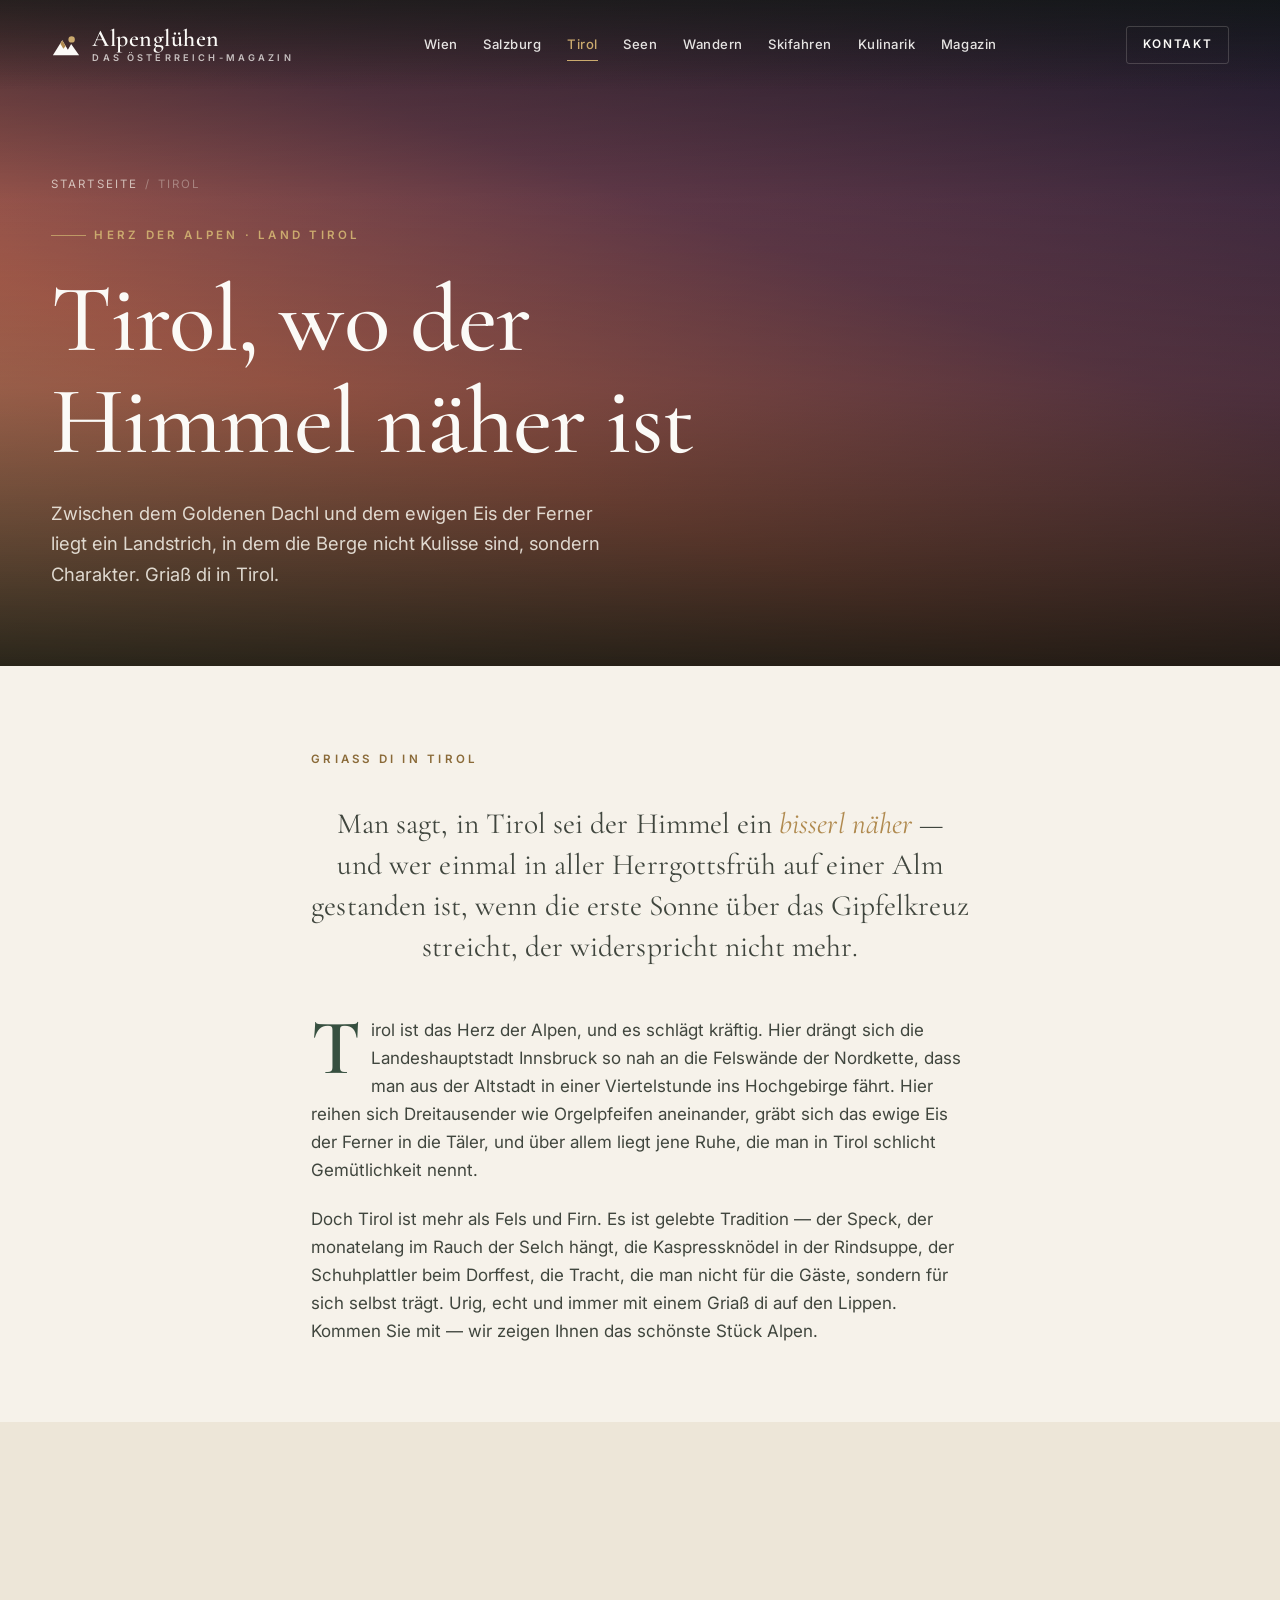
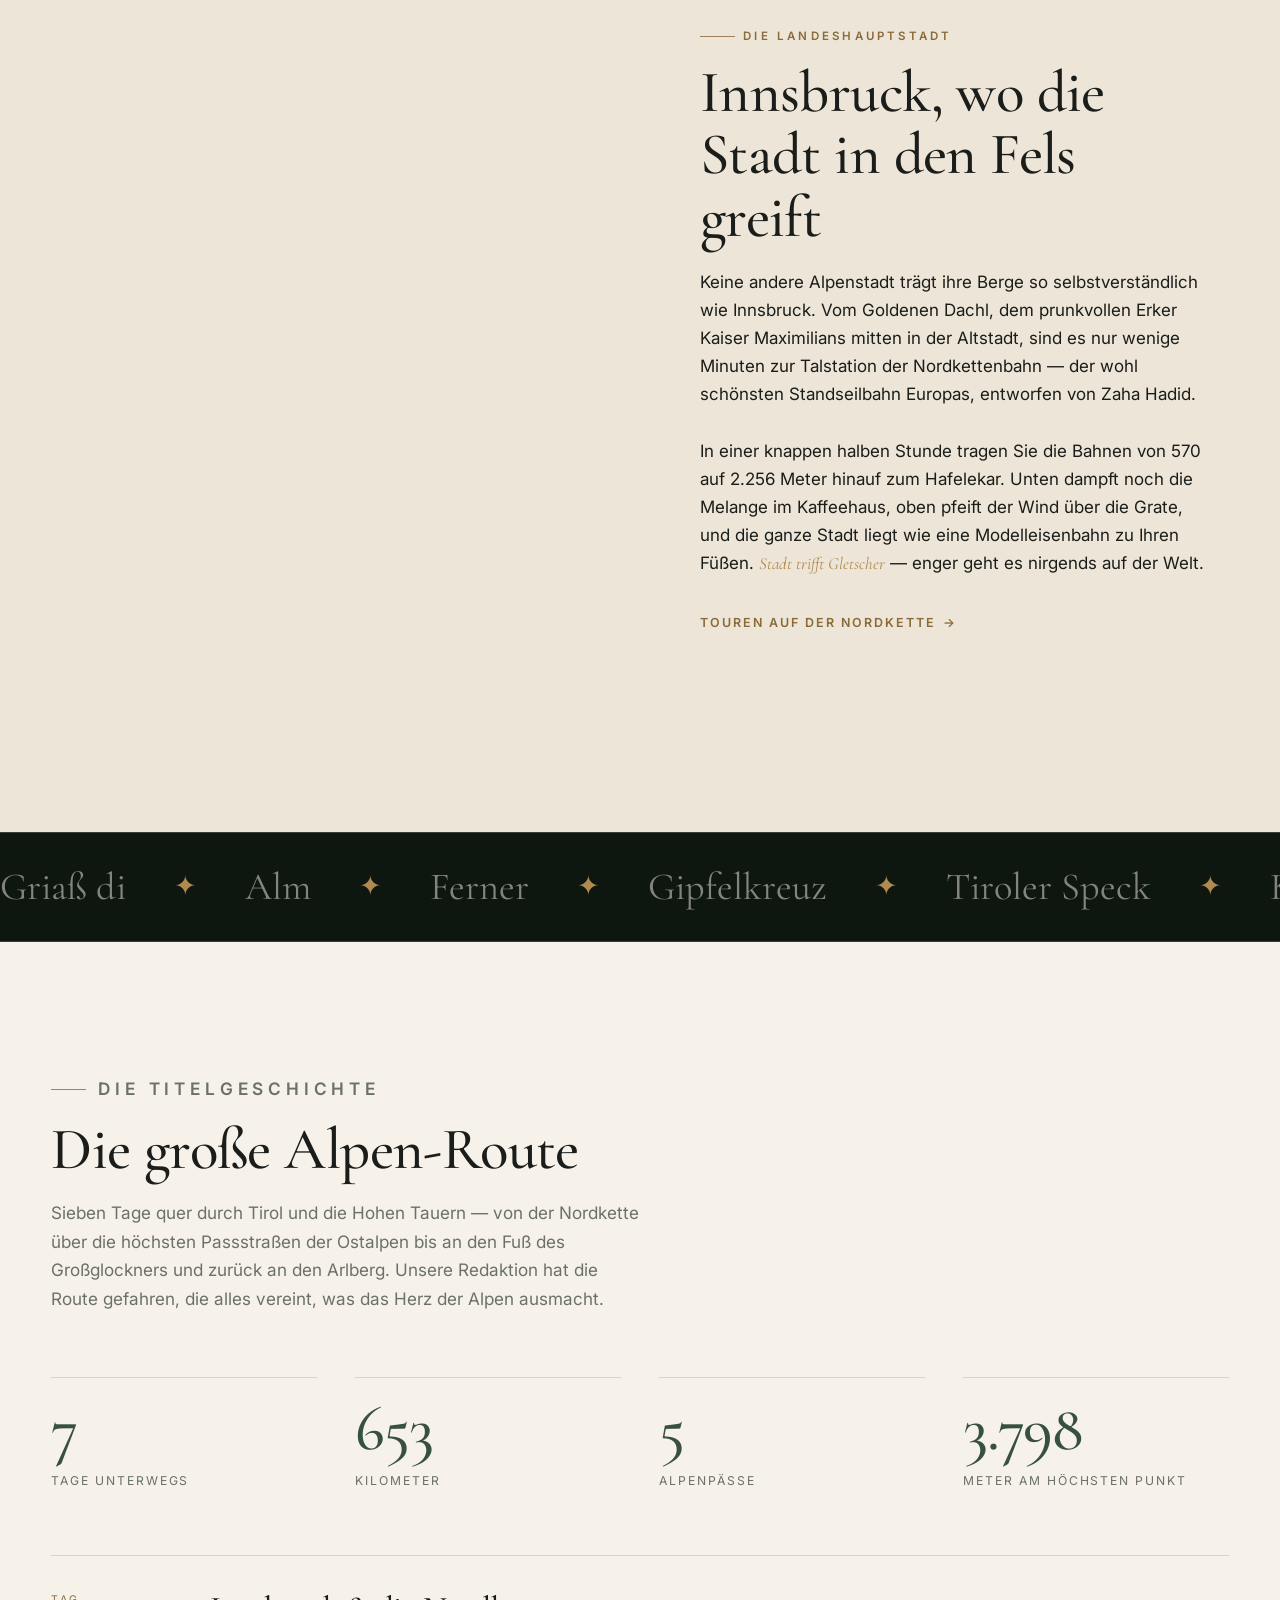
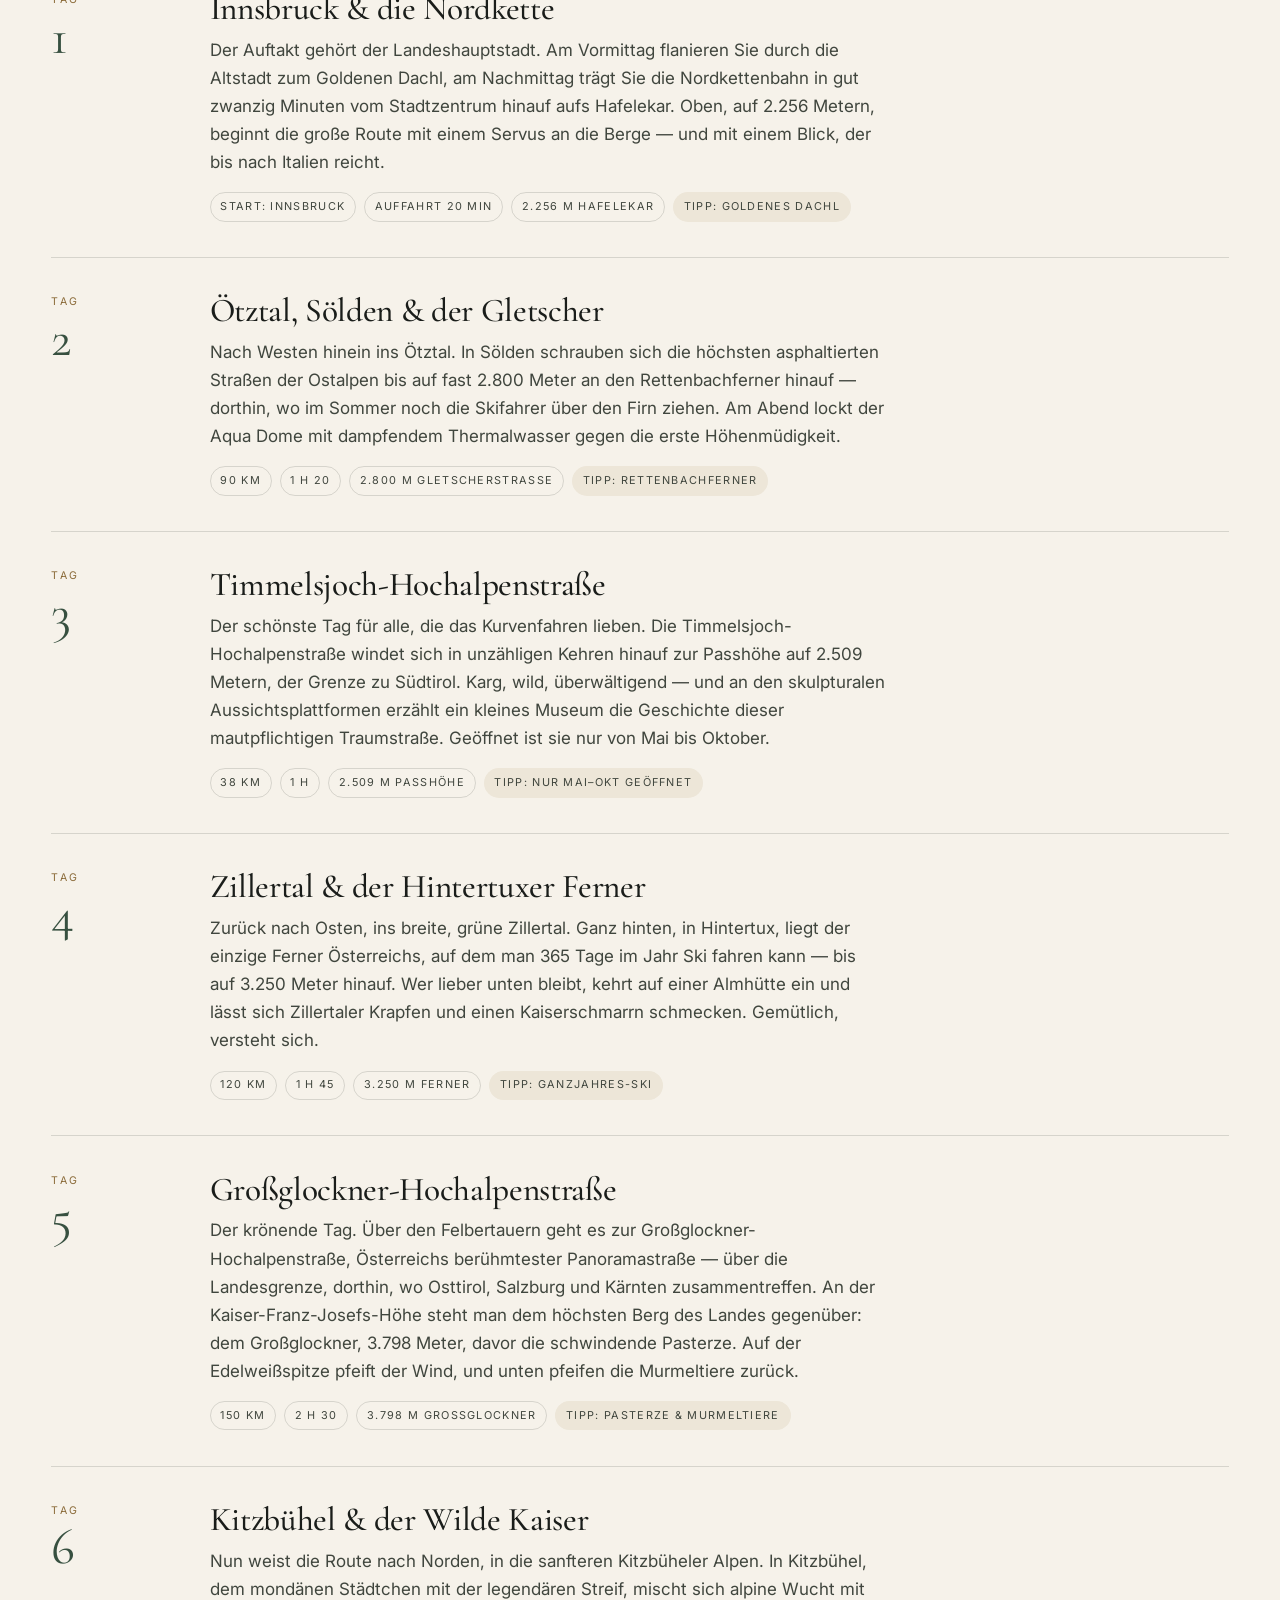
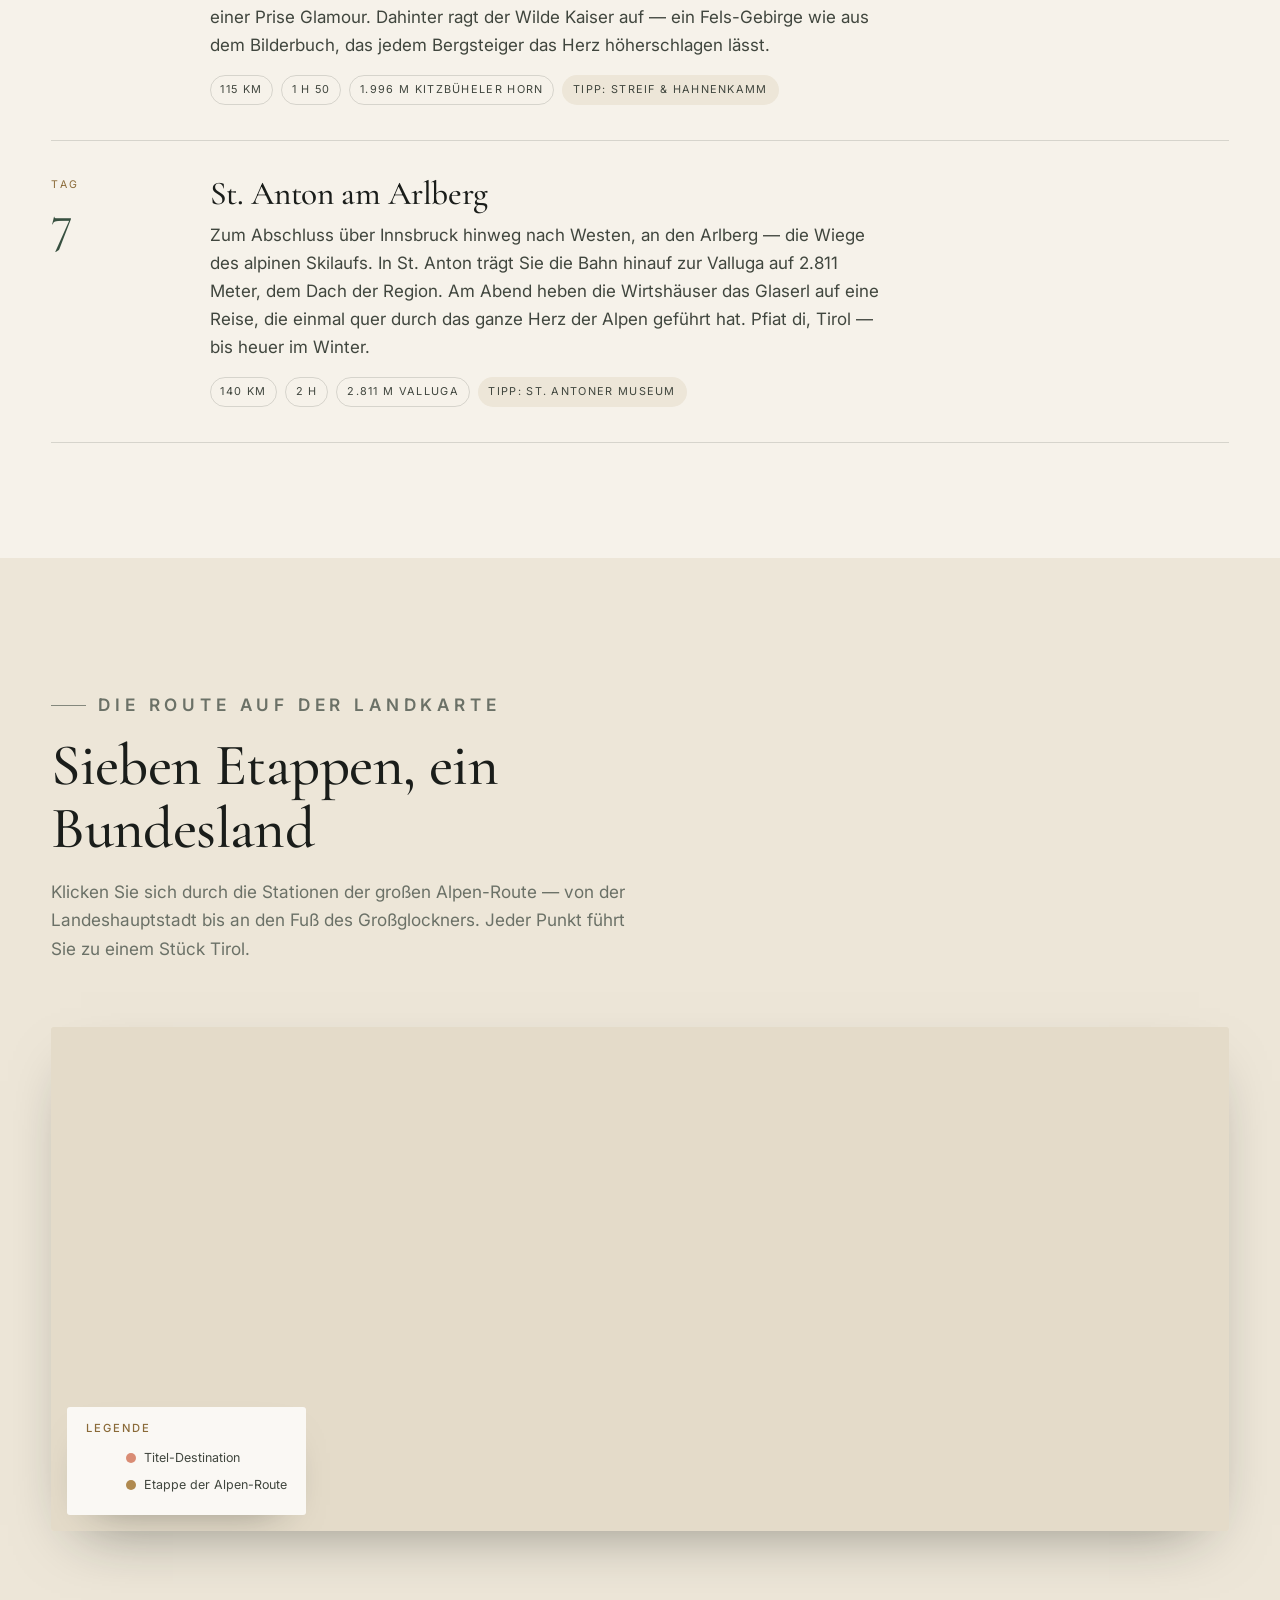
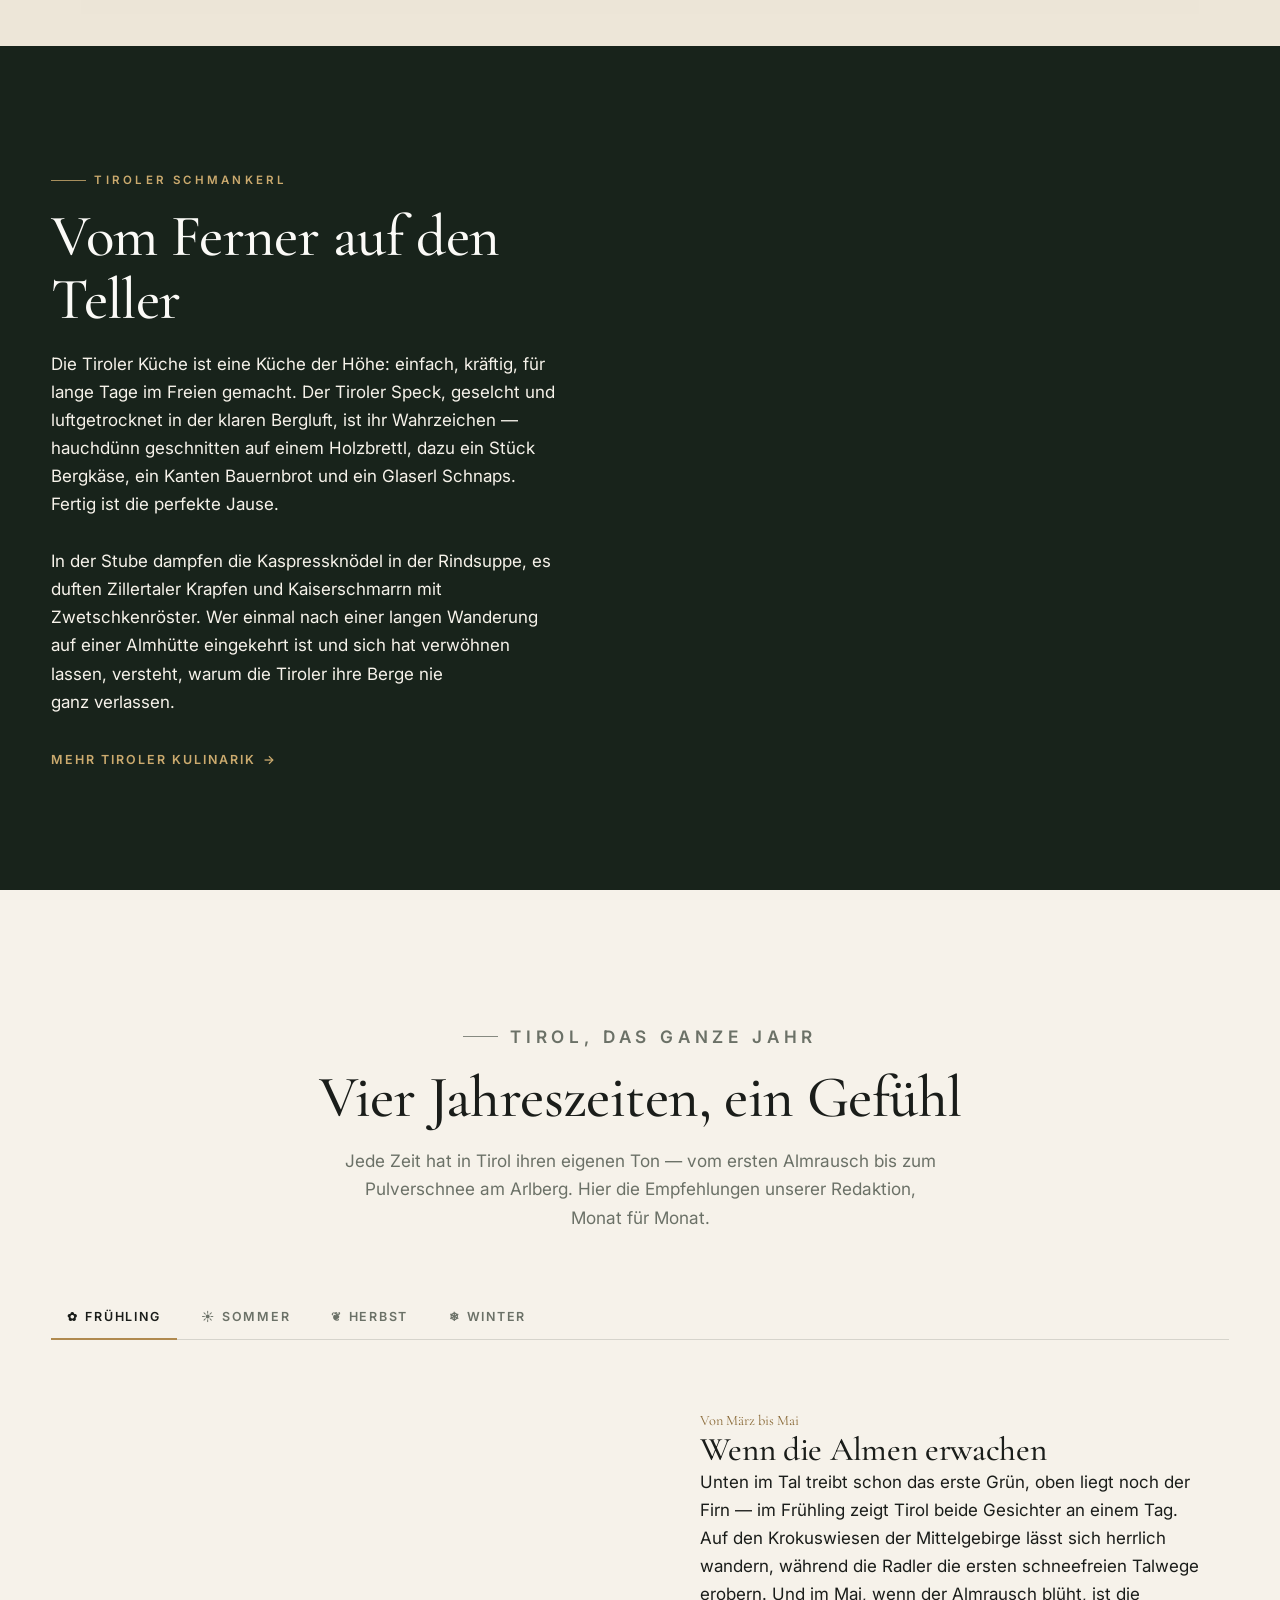
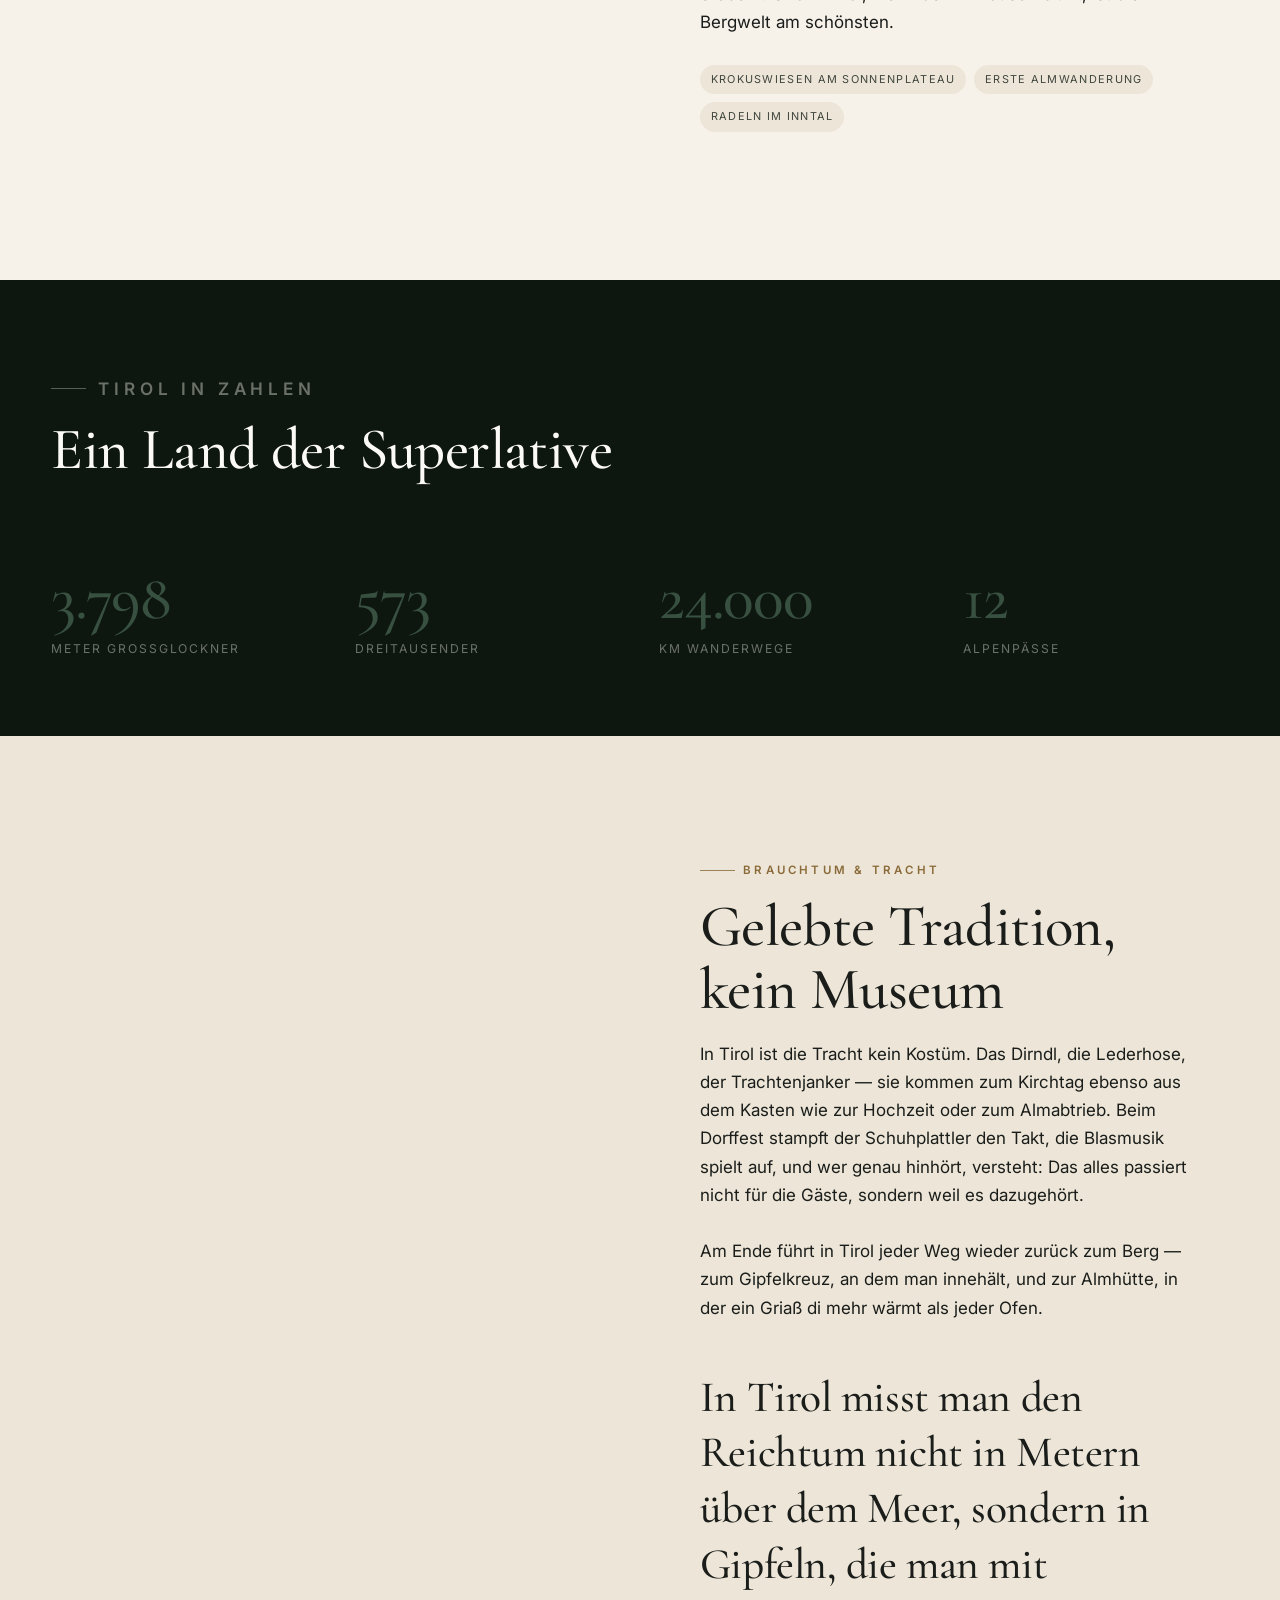
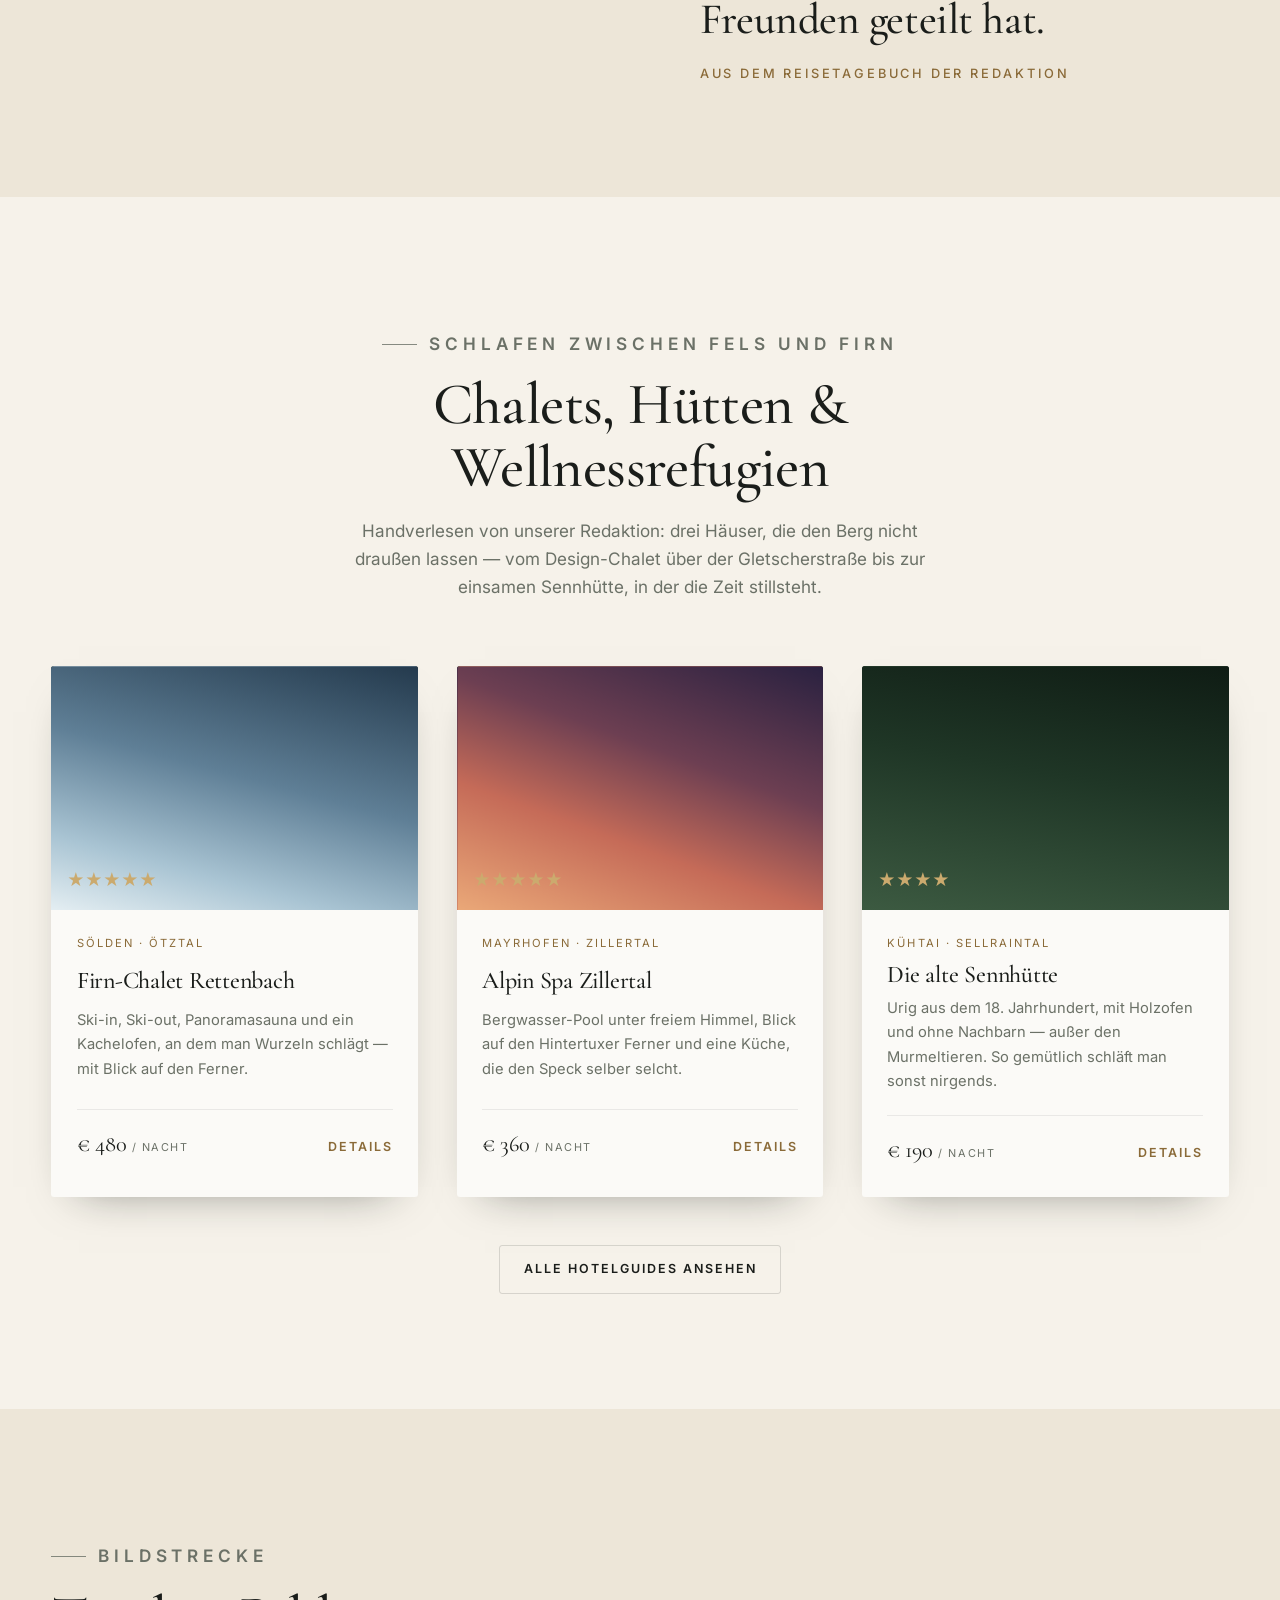
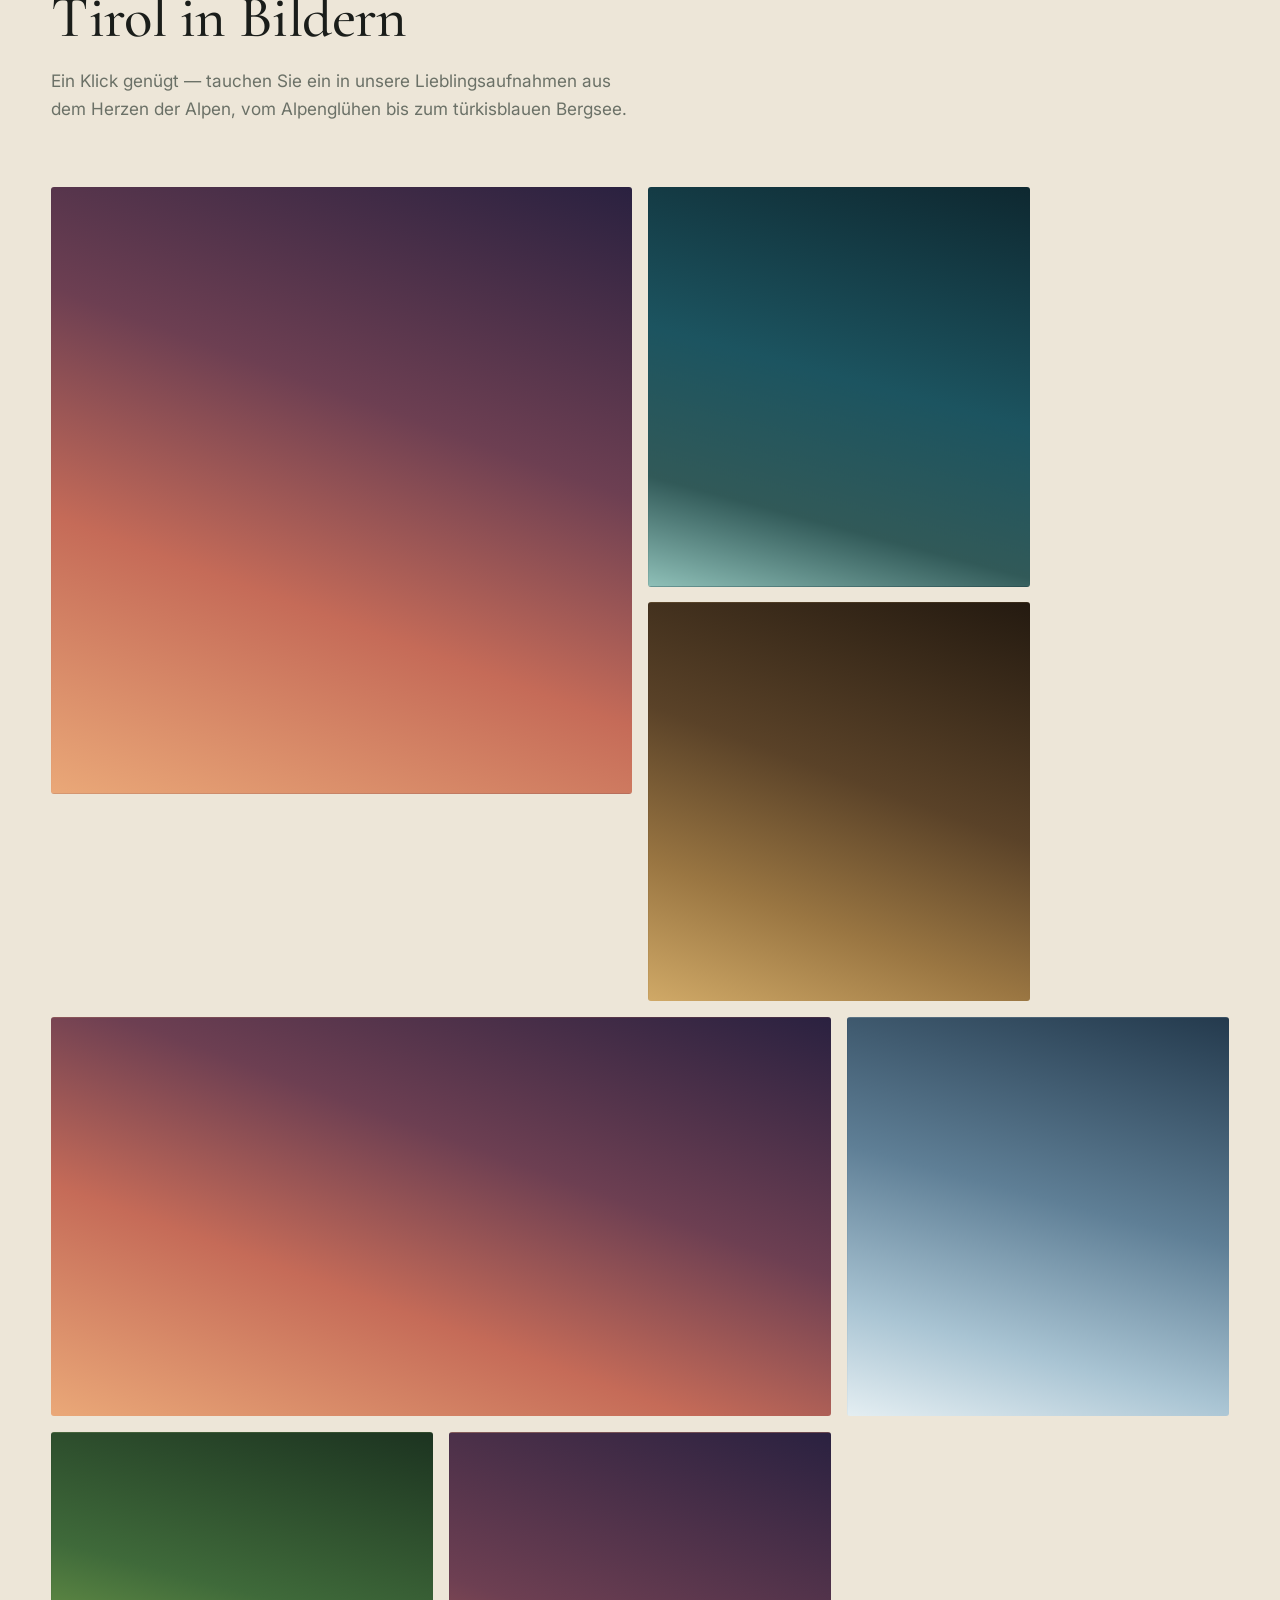
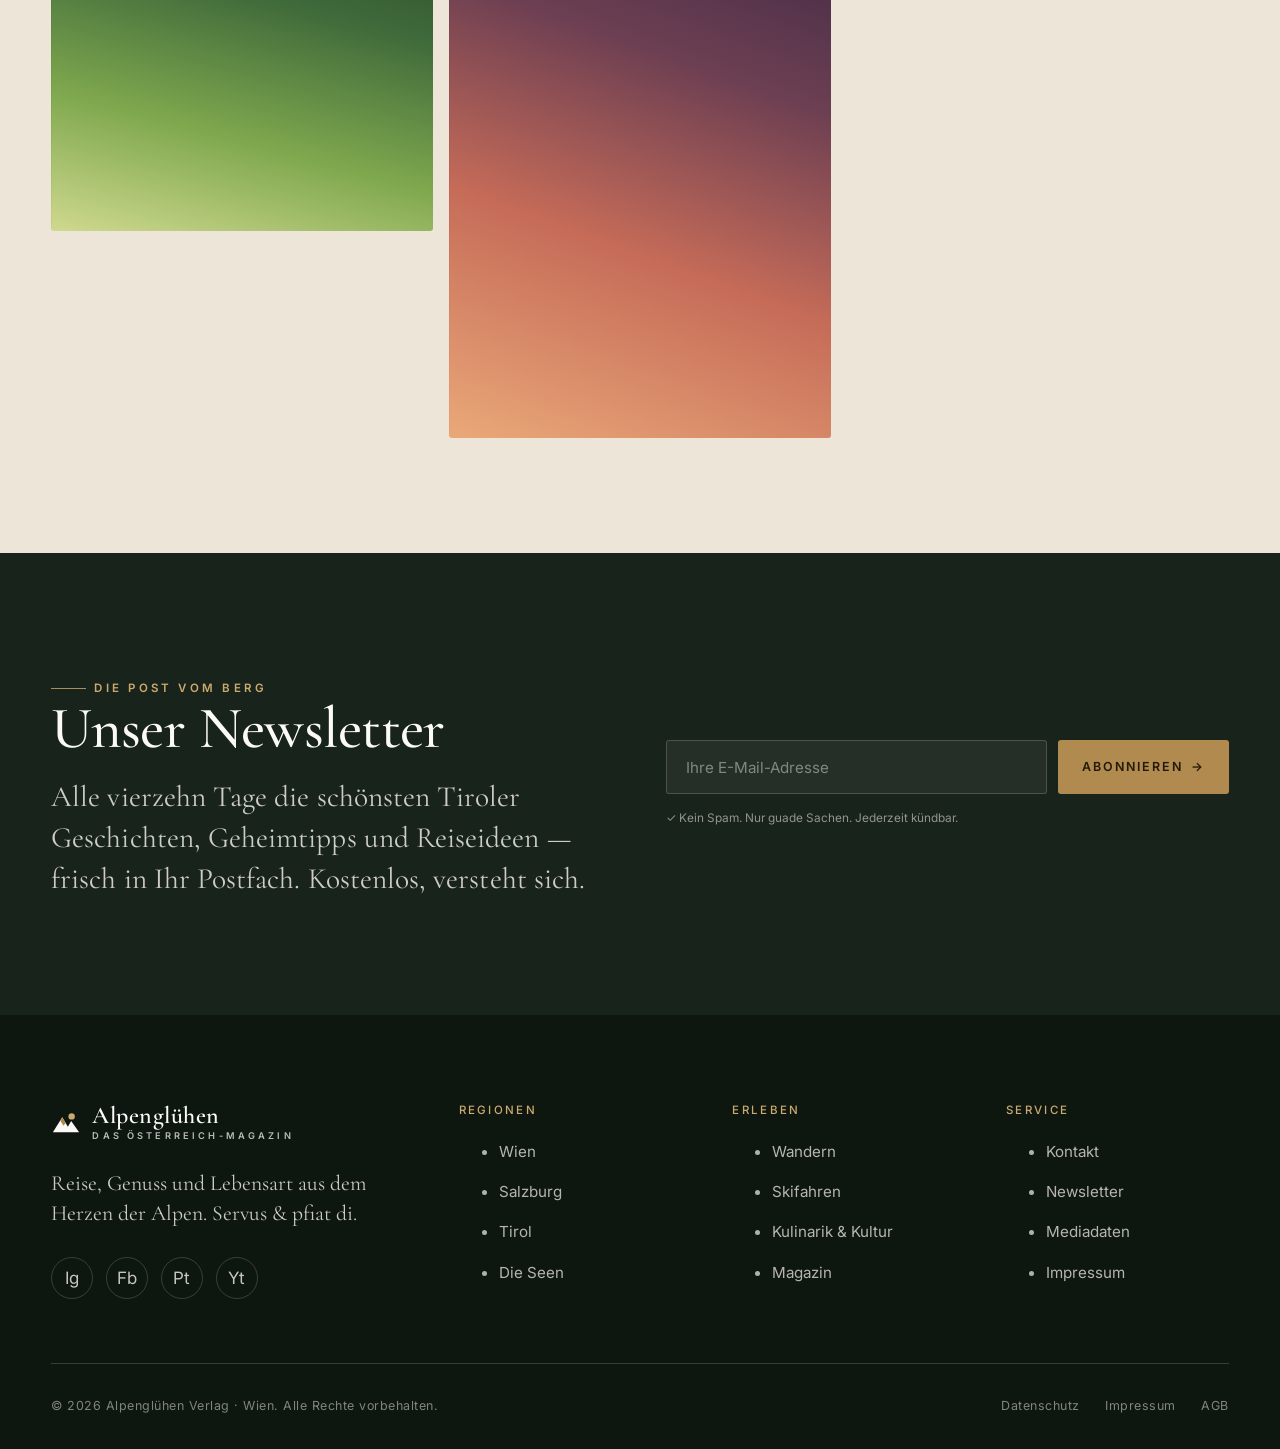
==== tirol.html @ ed2ab5ab "Static site + repo-as-CMS scaffold: styleguide guard, CI preview/prod deploy, client skills - script" ====
<!doctype html>
<html lang="de-AT">
<head>
<meta charset="utf-8">
<meta name="viewport" content="width=device-width, initial-scale=1">
<title>Tirol — Herz der Alpen · Innsbruck, Gletscher & die große Alpen-Route | ALPENGLÜHEN</title>
<meta name="description" content="Tirol, das Herz der Alpen: Innsbruck und die Nordkette, die große Alpen-Route in sieben Tagen über Timmelsjoch und Großglockner, ewige Ferner, urige Almhütten, Tiroler Speck und gelebte Tradition. Der große Tirol-Reiseführer von ALPENGLÜHEN.">
<meta name="theme-color" content="#18231B">
<link rel="canonical" href="https://www.alpengluehen.at/tirol.html">
<link rel="icon" href="assets/img/favicon.svg" type="image/svg+xml">

<!-- Open Graph / Social -->
<meta property="og:type" content="article">
<meta property="og:site_name" content="ALPENGLÜHEN">
<meta property="og:locale" content="de_AT">
<meta property="og:title" content="Tirol — Herz der Alpen | ALPENGLÜHEN">
<meta property="og:description" content="Innsbruck & Nordkette, die große Alpen-Route in sieben Tagen, Gletscher und Almhütten. Griaß di in Tirol.">
<meta property="og:url" content="https://www.alpengluehen.at/tirol.html">
<meta property="og:image" content="https://images.unsplash.com/photo-1506905925346-21bda4d32df4?auto=format&fit=crop&w=1200&q=80">
<meta name="twitter:card" content="summary_large_image">
<meta name="twitter:title" content="Tirol — Herz der Alpen | ALPENGLÜHEN">
<meta name="twitter:description" content="Wo die Stadt in den Fels greift und der Himmel ein bisserl näher ist. Der große Tirol-Reiseführer.">

<link rel="preconnect" href="https://fonts.googleapis.com">
<link rel="preconnect" href="https://fonts.gstatic.com" crossorigin>
<link href="https://fonts.googleapis.com/css2?family=Cormorant+Garamond:ital,wght@0,400;0,500;0,600;0,700;1,400;1,500&family=Inter:wght@400;500;600;700&display=swap" rel="stylesheet">
<link rel="stylesheet" href="https://unpkg.com/leaflet@1.9.4/dist/leaflet.css">
<link rel="stylesheet" href="assets/css/main.css">

<script type="application/ld+json">
{
  "@context": "https://schema.org",
  "@graph": [
    {
      "@type": "TouristDestination",
      "@id": "https://www.alpengluehen.at/tirol.html#destination",
      "name": "Tirol",
      "description": "Tirol, das Herz der Alpen: Innsbruck und die Nordkette, die große Alpen-Route in sieben Tagen über Timmelsjoch und Großglockner, ewige Ferner, urige Almhütten und gelebte Tiroler Tradition.",
      "url": "https://www.alpengluehen.at/tirol.html",
      "image": "https://images.unsplash.com/photo-1506905925346-21bda4d32df4?auto=format&fit=crop&w=1200&q=80",
      "inLanguage": "de-AT",
      "touristType": ["Bergsteiger", "Skifahrer", "Genussreisende", "Kulturreisende"],
      "geo": { "@type": "GeoCoordinates", "latitude": 47.2537, "longitude": 11.3982 },
      "containedInPlace": { "@type": "Country", "name": "Österreich" },
      "includesAttraction": [
        { "@type": "TouristAttraction", "name": "Innsbruck & Nordkette" },
        { "@type": "TouristAttraction", "name": "Ötztal & Sölden" },
        { "@type": "TouristAttraction", "name": "Timmelsjoch-Hochalpenstraße" },
        { "@type": "TouristAttraction", "name": "Zillertal & Hintertuxer Ferner" },
        { "@type": "TouristAttraction", "name": "Großglockner-Hochalpenstraße" },
        { "@type": "TouristAttraction", "name": "Kitzbühel & Wilder Kaiser" },
        { "@type": "TouristAttraction", "name": "St. Anton am Arlberg" }
      ]
    },
    {
      "@type": "BreadcrumbList",
      "itemListElement": [
        { "@type": "ListItem", "position": 1, "name": "Startseite", "item": "https://www.alpengluehen.at/" },
        { "@type": "ListItem", "position": 2, "name": "Tirol", "item": "https://www.alpengluehen.at/tirol.html" }
      ]
    }
  ]
}
</script>
</head>
<body>
<a class="skip-link" href="#main">Zum Inhalt springen</a>

<!-- ============ HEADER ============ -->
<header class="site-header" id="siteHeader">
  <div class="container container--wide header-inner">
    <a class="brand" href="index.html" aria-label="ALPENGLÜHEN — Startseite">
      <svg class="brand-mark" viewBox="0 0 32 32" aria-hidden="true">
        <circle cx="22" cy="10" r="3.4" fill="#CBAA6E"/>
        <path d="M2 27 L12 11 L18 21 L21.5 15 L30 27 Z" fill="currentColor"/>
        <path d="M12 11 L15.6 17 L13.2 20 L10 14.6 Z" fill="#B08A4F"/>
      </svg>
      <span class="brand-text">
        <span class="brand-name">Alpenglühen</span>
        <span class="brand-sub">Das Österreich-Magazin</span>
      </span>
    </a>
    <nav class="nav" aria-label="Hauptnavigation">
      <a class="nav-link" href="wien.html">Wien</a>
      <a class="nav-link" href="salzburg.html">Salzburg</a>
      <a class="nav-link" href="tirol.html">Tirol</a>
      <a class="nav-link" href="seen.html">Seen</a>
      <a class="nav-link" href="wandern.html">Wandern</a>
      <a class="nav-link" href="skifahren.html">Skifahren</a>
      <a class="nav-link" href="kulinarik.html">Kulinarik</a>
      <a class="nav-link" href="magazin.html">Magazin</a>
    </nav>
    <div class="header-actions">
      <a class="header-cta" href="kontakt.html">Kontakt</a>
      <button class="menu-toggle" aria-label="Menü öffnen" aria-expanded="false" aria-controls="mobileMenu">
        <span></span><span></span><span></span>
      </button>
    </div>
  </div>
</header>

<!-- ============ MOBILE MENU ============ -->
<div class="mobile-menu" id="mobileMenu">
  <div class="mobile-menu-brand">Alpenglühen</div>
  <nav class="mobile-menu-nav" aria-label="Mobile Navigation">
    <a href="index.html"><span class="idx">01</span> Startseite</a>
    <a href="wien.html"><span class="idx">02</span> Wien</a>
    <a href="salzburg.html"><span class="idx">03</span> Salzburg</a>
    <a href="tirol.html"><span class="idx">04</span> Tirol</a>
    <a href="seen.html"><span class="idx">05</span> Seen</a>
    <a href="wandern.html"><span class="idx">06</span> Wandern</a>
    <a href="skifahren.html"><span class="idx">07</span> Skifahren</a>
    <a href="kulinarik.html"><span class="idx">08</span> Kulinarik</a>
    <a href="magazin.html"><span class="idx">09</span> Magazin</a>
    <a href="kontakt.html"><span class="idx">10</span> Kontakt</a>
  </nav>
  <div class="mobile-menu-foot">
    <span>Servus &amp; herzlich willkommen</span>
    <span>Wien · Salzburg · Tirol</span>
  </div>
</div>

<main id="main">

<!-- ============ PAGE HERO ============ -->
<section class="page-hero" aria-label="Seitentitel">
  <div class="hero-media ph" data-theme="alpenglow">
    <img class="ph-img" src="https://images.unsplash.com/photo-1506905925346-21bda4d32df4?auto=format&fit=crop&w=1920&q=80" alt="Alpenglühen über den schneebedeckten Tiroler Gipfeln in der Abenddämmerung" fetchpriority="high">
  </div>
  <div class="hero-overlay"></div>
  <div class="container container--wide page-hero-content">
    <nav class="breadcrumb" aria-label="Brotkrümel">
      <a href="index.html">Startseite</a><span>/</span><span>Tirol</span>
    </nav>
    <p class="eyebrow hero-kicker">Herz der Alpen · Land Tirol</p>
    <h1>Tirol, wo der Himmel näher ist</h1>
    <p class="hero-sub">Zwischen dem Goldenen Dachl und dem ewigen Eis der Ferner liegt ein Landstrich, in dem die Berge nicht Kulisse sind, sondern Charakter. Griaß di in Tirol.</p>
  </div>
</section>

<!-- ============ EDITORIAL INTRO ============ -->
<section class="section section--tight">
  <div class="container container--narrow">
    <p class="eyebrow eyebrow--center eyebrow--plain reveal" style="justify-content:center;">Griaß di in Tirol</p>
    <p class="lead reveal d1 mt-2 text-center">Man sagt, in Tirol sei der Himmel ein <span class="serif-accent text-brass">bisserl näher</span> — und wer einmal in aller Herrgottsfrüh auf einer Alm gestanden ist, wenn die erste Sonne über das Gipfelkreuz streicht, der widerspricht nicht mehr.</p>
    <div class="prose mt-3 reveal d2">
      <p class="dropcap">Tirol ist das Herz der Alpen, und es schlägt kräftig. Hier drängt sich die Landeshauptstadt Innsbruck so nah an die Felswände der Nordkette, dass man aus der Altstadt in einer Viertelstunde ins Hochgebirge fährt. Hier reihen sich Dreitausender wie Orgelpfeifen aneinander, gräbt sich das ewige Eis der Ferner in die Täler, und über allem liegt jene Ruhe, die man in Tirol schlicht Gemütlichkeit nennt.</p>
      <p>Doch Tirol ist mehr als Fels und Firn. Es ist gelebte Tradition — der Speck, der monatelang im Rauch der Selch hängt, die Kaspressknödel in der Rindsuppe, der Schuhplattler beim Dorffest, die Tracht, die man nicht für die Gäste, sondern für sich selbst trägt. Urig, echt und immer mit einem Griaß di auf den Lippen. Kommen Sie mit — wir zeigen Ihnen das schönste Stück Alpen.</p>
    </div>
  </div>
</section>

<!-- ============ FEATURE: INNSBRUCK ============ -->
<section class="section section--paper-2">
  <div class="container container--wide">
    <div class="feature feature--split">
      <div class="feature-media ratio-portrait ph reveal-img" data-theme="city">
        <img class="ph-img" src="https://images.unsplash.com/photo-1560969184-10fe8719e047?auto=format&fit=crop&w=1100&q=80" alt="Die bunten Häuserzeilen der Innsbrucker Altstadt vor der Felswand der Nordkette">
        <span class="feature-tag badge badge--outline">Nordkette · 2.256 m</span>
      </div>
      <div class="feature-body">
        <p class="eyebrow">Die Landeshauptstadt</p>
        <h2>Innsbruck, wo die Stadt in den Fels greift</h2>
        <p class="prose">Keine andere Alpenstadt trägt ihre Berge so selbstverständlich wie Innsbruck. Vom Goldenen Dachl, dem prunkvollen Erker Kaiser Maximilians mitten in der Altstadt, sind es nur wenige Minuten zur Talstation der Nordkettenbahn — der wohl schönsten Standseilbahn Europas, entworfen von Zaha Hadid.</p>
        <p class="prose">In einer knappen halben Stunde tragen Sie die Bahnen von 570 auf 2.256 Meter hinauf zum Hafelekar. Unten dampft noch die Melange im Kaffeehaus, oben pfeift der Wind über die Grate, und die ganze Stadt liegt wie eine Modelleisenbahn zu Ihren Füßen. <span class="serif-accent text-brass">Stadt trifft Gletscher</span> — enger geht es nirgends auf der Welt.</p>
        <a class="link-more" href="wandern.html">Touren auf der Nordkette <span class="arw">→</span></a>
      </div>
    </div>
  </div>
</section>

<!-- ============ MARQUEE ============ -->
<section class="section--ink" aria-hidden="true">
  <div class="marquee">
    <div class="marquee-track">
      <span>Griaß di</span><span>Alm</span><span>Ferner</span><span>Gipfelkreuz</span><span>Tiroler Speck</span><span>Kaspressknödel</span><span>Schuhplattler</span><span>Tracht</span>
      <span>Griaß di</span><span>Alm</span><span>Ferner</span><span>Gipfelkreuz</span><span>Tiroler Speck</span><span>Kaspressknödel</span><span>Schuhplattler</span><span>Tracht</span>
    </div>
  </div>
</section>

<!-- ============ COVER STORY: DIE GROSSE ALPEN-ROUTE ============ -->
<section class="section">
  <div class="container container--wide">
    <div class="section-head reveal">
      <p class="eyebrow">Die Titelgeschichte</p>
      <h2>Die große Alpen-Route</h2>
      <p>Sieben Tage quer durch Tirol und die Hohen Tauern — von der Nordkette über die höchsten Passstraßen der Ostalpen bis an den Fuß des Großglockners und zurück an den Arlberg. Unsere Redaktion hat die Route gefahren, die alles vereint, was das Herz der Alpen ausmacht.</p>
    </div>

    <div class="stats reveal d1" style="margin-bottom:clamp(2.5rem,5vw,4rem);">
      <div class="stat"><div class="stat-num">7</div><div class="stat-label">Tage unterwegs</div></div>
      <div class="stat"><div class="stat-num">653</div><div class="stat-label">Kilometer</div></div>
      <div class="stat"><div class="stat-num">5</div><div class="stat-label">Alpenpässe</div></div>
      <div class="stat"><div class="stat-num">3.798</div><div class="stat-label">Meter am höchsten Punkt</div></div>
    </div>

    <div class="timeline">
      <div class="timeline-item reveal">
        <div class="day-num"><span class="lbl">Tag</span><span class="n">1</span></div>
        <div class="timeline-body">
          <h3>Innsbruck &amp; die Nordkette</h3>
          <p>Der Auftakt gehört der Landeshauptstadt. Am Vormittag flanieren Sie durch die Altstadt zum Goldenen Dachl, am Nachmittag trägt Sie die Nordkettenbahn in gut zwanzig Minuten vom Stadtzentrum hinauf aufs Hafelekar. Oben, auf 2.256 Metern, beginnt die große Route mit einem Servus an die Berge — und mit einem Blick, der bis nach Italien reicht.</p>
          <div class="timeline-tags">
            <span class="chip">Start: Innsbruck</span>
            <span class="chip">Auffahrt 20 Min</span>
            <span class="chip">2.256 m Hafelekar</span>
            <span class="chip chip--fill">Tipp: Goldenes Dachl</span>
          </div>
        </div>
      </div>

      <div class="timeline-item reveal">
        <div class="day-num"><span class="lbl">Tag</span><span class="n">2</span></div>
        <div class="timeline-body">
          <h3>Ötztal, Sölden &amp; der Gletscher</h3>
          <p>Nach Westen hinein ins Ötztal. In Sölden schrauben sich die höchsten asphaltierten Straßen der Ostalpen bis auf fast 2.800 Meter an den Rettenbachferner hinauf — dorthin, wo im Sommer noch die Skifahrer über den Firn ziehen. Am Abend lockt der Aqua Dome mit dampfendem Thermalwasser gegen die erste Höhenmüdigkeit.</p>
          <div class="timeline-tags">
            <span class="chip">90 km</span>
            <span class="chip">1 h 20</span>
            <span class="chip">2.800 m Gletscherstraße</span>
            <span class="chip chip--fill">Tipp: Rettenbachferner</span>
          </div>
        </div>
      </div>

      <div class="timeline-item reveal">
        <div class="day-num"><span class="lbl">Tag</span><span class="n">3</span></div>
        <div class="timeline-body">
          <h3>Timmelsjoch-Hochalpenstraße</h3>
          <p>Der schönste Tag für alle, die das Kurvenfahren lieben. Die Timmelsjoch-Hochalpenstraße windet sich in unzähligen Kehren hinauf zur Passhöhe auf 2.509 Metern, der Grenze zu Südtirol. Karg, wild, überwältigend — und an den skulpturalen Aussichtsplattformen erzählt ein kleines Museum die Geschichte dieser mautpflichtigen Traumstraße. Geöffnet ist sie nur von Mai bis Oktober.</p>
          <div class="timeline-tags">
            <span class="chip">38 km</span>
            <span class="chip">1 h</span>
            <span class="chip">2.509 m Passhöhe</span>
            <span class="chip chip--fill">Tipp: nur Mai–Okt geöffnet</span>
          </div>
        </div>
      </div>

      <div class="timeline-item reveal">
        <div class="day-num"><span class="lbl">Tag</span><span class="n">4</span></div>
        <div class="timeline-body">
          <h3>Zillertal &amp; der Hintertuxer Ferner</h3>
          <p>Zurück nach Osten, ins breite, grüne Zillertal. Ganz hinten, in Hintertux, liegt der einzige Ferner Österreichs, auf dem man 365 Tage im Jahr Ski fahren kann — bis auf 3.250 Meter hinauf. Wer lieber unten bleibt, kehrt auf einer Almhütte ein und lässt sich Zillertaler Krapfen und einen Kaiserschmarrn schmecken. Gemütlich, versteht sich.</p>
          <div class="timeline-tags">
            <span class="chip">120 km</span>
            <span class="chip">1 h 45</span>
            <span class="chip">3.250 m Ferner</span>
            <span class="chip chip--fill">Tipp: Ganzjahres-Ski</span>
          </div>
        </div>
      </div>

      <div class="timeline-item reveal">
        <div class="day-num"><span class="lbl">Tag</span><span class="n">5</span></div>
        <div class="timeline-body">
          <h3>Großglockner-Hochalpenstraße</h3>
          <p>Der krönende Tag. Über den Felbertauern geht es zur Großglockner-Hochalpenstraße, Österreichs berühmtester Panoramastraße — über die Landesgrenze, dorthin, wo Osttirol, Salzburg und Kärnten zusammentreffen. An der Kaiser-Franz-Josefs-Höhe steht man dem höchsten Berg des Landes gegenüber: dem Großglockner, 3.798 Meter, davor die schwindende Pasterze. Auf der Edelweißspitze pfeift der Wind, und unten pfeifen die Murmeltiere zurück.</p>
          <div class="timeline-tags">
            <span class="chip">150 km</span>
            <span class="chip">2 h 30</span>
            <span class="chip">3.798 m Großglockner</span>
            <span class="chip chip--fill">Tipp: Pasterze &amp; Murmeltiere</span>
          </div>
        </div>
      </div>

      <div class="timeline-item reveal">
        <div class="day-num"><span class="lbl">Tag</span><span class="n">6</span></div>
        <div class="timeline-body">
          <h3>Kitzbühel &amp; der Wilde Kaiser</h3>
          <p>Nun weist die Route nach Norden, in die sanfteren Kitzbüheler Alpen. In Kitzbühel, dem mondänen Städtchen mit der legendären Streif, mischt sich alpine Wucht mit einer Prise Glamour. Dahinter ragt der Wilde Kaiser auf — ein Fels-Gebirge wie aus dem Bilderbuch, das jedem Bergsteiger das Herz höherschlagen lässt.</p>
          <div class="timeline-tags">
            <span class="chip">115 km</span>
            <span class="chip">1 h 50</span>
            <span class="chip">1.996 m Kitzbüheler Horn</span>
            <span class="chip chip--fill">Tipp: Streif &amp; Hahnenkamm</span>
          </div>
        </div>
      </div>

      <div class="timeline-item reveal">
        <div class="day-num"><span class="lbl">Tag</span><span class="n">7</span></div>
        <div class="timeline-body">
          <h3>St. Anton am Arlberg</h3>
          <p>Zum Abschluss über Innsbruck hinweg nach Westen, an den Arlberg — die Wiege des alpinen Skilaufs. In St. Anton trägt Sie die Bahn hinauf zur Valluga auf 2.811 Meter, dem Dach der Region. Am Abend heben die Wirtshäuser das Glaserl auf eine Reise, die einmal quer durch das ganze Herz der Alpen geführt hat. Pfiat di, Tirol — bis heuer im Winter.</p>
          <div class="timeline-tags">
            <span class="chip">140 km</span>
            <span class="chip">2 h</span>
            <span class="chip">2.811 m Valluga</span>
            <span class="chip chip--fill">Tipp: St. Antoner Museum</span>
          </div>
        </div>
      </div>
    </div>
  </div>
</section>

<!-- ============ INTERACTIVE MAP ============ -->
<section class="section section--paper-2">
  <div class="container container--wide">
    <div class="section-head reveal">
      <p class="eyebrow">Die Route auf der Landkarte</p>
      <h2>Sieben Etappen, ein Bundesland</h2>
      <p>Klicken Sie sich durch die Stationen der großen Alpen-Route — von der Landeshauptstadt bis an den Fuß des Großglockners. Jeder Punkt führt Sie zu einem Stück Tirol.</p>
    </div>
    <div class="map-shell reveal">
      <div class="map" data-map='{"center":[47.25,11.40],"zoom":8,"points":[
        {"lat":47.2692,"lng":11.4041,"title":"Innsbruck","kicker":"Herz der Alpen","type":"highlight","text":"Wo die Altstadt in einer Viertelstunde ins Hochgebirge übergeht.","open":true},
        {"lat":46.9686,"lng":11.0078,"title":"Sölden · Ötztal","kicker":"Gletscherstraße","text":"Bis auf 2.800 Meter hinauf an den Rettenbachferner."},
        {"lat":46.9086,"lng":11.0964,"title":"Timmelsjoch","kicker":"Hochalpenstraße","text":"Eine Traumstraße in Kehren bis zur Passhöhe auf 2.509 Metern."},
        {"lat":47.1636,"lng":11.8686,"title":"Zillertal","kicker":"Grünes Tal & Ferner","text":"Hintertux — der einzige Ganzjahres-Ferner Österreichs."},
        {"lat":47.0742,"lng":12.6942,"title":"Großglockner","kicker":"Höchster Berg Österreichs","text":"3.798 Meter, an der Grenze von Osttirol, Salzburg und Kärnten."},
        {"lat":47.4467,"lng":12.3924,"title":"Kitzbühel","kicker":"Legendäre Streif","text":"Alpine Wucht mit einer Prise Glamour am Wilden Kaiser."},
        {"lat":47.1300,"lng":10.2686,"title":"St. Anton am Arlberg","kicker":"Wiege des Skilaufs","text":"Am Arlberg wurde der alpine Skilauf erfunden."}
      ]}'></div>
      <div class="map-legend">
        <h4>Legende</h4>
        <ul>
          <li><span class="pin" style="background:#D98C74"></span> Titel-Destination</li>
          <li><span class="pin" style="background:#B08A4F"></span> Etappe der Alpen-Route</li>
        </ul>
      </div>
    </div>
  </div>
</section>

<!-- ============ FEATURE: KULINARIK ============ -->
<section class="section section--dark">
  <div class="container container--wide">
    <div class="feature feature--split reverse">
      <div class="feature-media ratio-wide ph reveal-img" data-theme="city">
        <img class="ph-img" src="https://images.unsplash.com/photo-1555939594-58d7cb561ad9?auto=format&fit=crop&w=1100&q=80" alt="Eine deftige Tiroler Jause mit hauchdünnem Speck, Bergkäse und Bauernbrot auf einem Holzbrettl">
        <span class="feature-tag badge badge--pine">Tiroler Speck g.g.A.</span>
      </div>
      <div class="feature-body">
        <p class="eyebrow">Tiroler Schmankerl</p>
        <h2>Vom Ferner auf den Teller</h2>
        <p class="prose">Die Tiroler Küche ist eine Küche der Höhe: einfach, kräftig, für lange Tage im Freien gemacht. Der Tiroler Speck, geselcht und luftgetrocknet in der klaren Bergluft, ist ihr Wahrzeichen — hauchdünn geschnitten auf einem Holzbrettl, dazu ein Stück Bergkäse, ein Kanten Bauernbrot und ein Glaserl Schnaps. Fertig ist die perfekte Jause.</p>
        <p class="prose">In der Stube dampfen die Kaspressknödel in der Rindsuppe, es duften Zillertaler Krapfen und Kaiserschmarrn mit Zwetschkenröster. Wer einmal nach einer langen Wanderung auf einer Almhütte eingekehrt ist und sich hat verwöhnen lassen, versteht, warum die Tiroler ihre Berge nie ganz verlassen.</p>
        <a class="link-more" href="kulinarik.html">Mehr Tiroler Kulinarik <span class="arw">→</span></a>
      </div>
    </div>
  </div>
</section>

<!-- ============ SEASONAL TABS ============ -->
<section class="section">
  <div class="container container--wide">
    <div class="section-head section-head--center reveal">
      <p class="eyebrow eyebrow--center">Tirol, das ganze Jahr</p>
      <h2>Vier Jahreszeiten, ein Gefühl</h2>
      <p>Jede Zeit hat in Tirol ihren eigenen Ton — vom ersten Almrausch bis zum Pulverschnee am Arlberg. Hier die Empfehlungen unserer Redaktion, Monat für Monat.</p>
    </div>

    <div class="tabs reveal" data-tabs>
      <div class="tablist" role="tablist" aria-label="Jahreszeiten in Tirol">
        <button class="tab" role="tab" aria-selected="true" id="tab-fr" aria-controls="panel-fr"><span class="season-ico">✿</span>Frühling</button>
        <button class="tab" role="tab" aria-selected="false" id="tab-so" aria-controls="panel-so"><span class="season-ico">☀</span>Sommer</button>
        <button class="tab" role="tab" aria-selected="false" id="tab-he" aria-controls="panel-he"><span class="season-ico">❦</span>Herbst</button>
        <button class="tab" role="tab" aria-selected="false" id="tab-wi" aria-controls="panel-wi"><span class="season-ico">❄</span>Winter</button>
      </div>

      <div class="tab-panel is-active" role="tabpanel" id="panel-fr" aria-labelledby="tab-fr">
        <div class="feature feature--split">
          <div class="feature-media ratio-wide ph reveal-img" data-theme="meadow">
            <img class="ph-img" src="https://images.unsplash.com/photo-1441974231531-c6227db76b6e?auto=format&fit=crop&w=1100&q=80" alt="Frühlingswiese mit ersten Blüten vor noch verschneiten Tiroler Bergen">
          </div>
          <div class="feature-body">
            <p class="overline-num">Von März bis Mai</p>
            <h3>Wenn die Almen erwachen</h3>
            <p class="prose">Unten im Tal treibt schon das erste Grün, oben liegt noch der Firn — im Frühling zeigt Tirol beide Gesichter an einem Tag. Auf den Krokuswiesen der Mittelgebirge lässt sich herrlich wandern, während die Radler die ersten schneefreien Talwege erobern. Und im Mai, wenn der Almrausch blüht, ist die Bergwelt am schönsten.</p>
            <ul class="timeline-tags">
              <li class="chip chip--fill">Krokuswiesen am Sonnenplateau</li>
              <li class="chip chip--fill">Erste Almwanderung</li>
              <li class="chip chip--fill">Radeln im Inntal</li>
            </ul>
          </div>
        </div>
      </div>

      <div class="tab-panel" role="tabpanel" id="panel-so" aria-labelledby="tab-so">
        <div class="feature feature--split">
          <div class="feature-media ratio-wide ph reveal-img" data-theme="lake">
            <img class="ph-img" src="https://images.unsplash.com/photo-1439066615861-d1af74d74000?auto=format&fit=crop&w=1100&q=80" alt="Klarer türkisblauer Bergsee in den Tiroler Alpen im Hochsommer">
          </div>
          <div class="feature-body">
            <p class="overline-num">Von Juni bis August</p>
            <h3>Auf die Gipfel, an den See</h3>
            <p class="prose">Der Sommer ist die große Zeit der Wanderer. Über 24.000 Kilometer Wege führen von der Jausenstation bis aufs Gipfelkreuz, und wer es kühler mag, springt in den Achensee, das Tiroler Meer. Nachmittags eine Jause auf der Alm, abends ein Bad im Bergsee — heuer wird der Sommer wieder ein Fest.</p>
            <ul class="timeline-tags">
              <li class="chip chip--fill">Baden im Achensee</li>
              <li class="chip chip--fill">Klettersteig am Wilden Kaiser</li>
              <li class="chip chip--fill">Almhütten-Jause</li>
            </ul>
          </div>
        </div>
      </div>

      <div class="tab-panel" role="tabpanel" id="panel-he" aria-labelledby="tab-he">
        <div class="feature feature--split">
          <div class="feature-media ratio-wide ph reveal-img" data-theme="dusk">
            <img class="ph-img" src="https://images.unsplash.com/photo-1470071459604-3b5ec3a7fe05?auto=format&fit=crop&w=1100&q=80" alt="Goldene Lärchenwälder im herbstlichen Nebel in einem Tiroler Bergtal">
          </div>
          <div class="feature-body">
            <p class="overline-num">Von September bis November</p>
            <h3>Almabtrieb &amp; goldene Lärchen</h3>
            <p class="prose">Der Herbst ist heimlich die schönste Zeit: glasklare Fernsicht, geschmückte Kühe beim festlichen Almabtrieb und Lärchenwälder, die das ganze Tal vergolden. In den Dörfern wird aufgetischt, was der Sommer geschenkt hat — Zeit für ein Törggelen, einen jungen Sturm und ein bisserl Wehmut vor dem Winter.</p>
            <ul class="timeline-tags">
              <li class="chip chip--fill">Almabtrieb erleben</li>
              <li class="chip chip--fill">Goldene Lärchen im Karwendel</li>
              <li class="chip chip--fill">Nebelfreie Gipfel</li>
            </ul>
          </div>
        </div>
      </div>

      <div class="tab-panel" role="tabpanel" id="panel-wi" aria-labelledby="tab-wi">
        <div class="feature feature--split">
          <div class="feature-media ratio-wide ph reveal-img" data-theme="snow">
            <img class="ph-img" src="https://images.unsplash.com/photo-1551524559-8af4e6624178?auto=format&fit=crop&w=1100&q=80" alt="Verschneite Skipiste mit Tiefschnee am Arlberg im Winter">
          </div>
          <div class="feature-body">
            <p class="overline-num">Von Dezember bis Feber</p>
            <h3>Pulverschnee am Arlberg</h3>
            <p class="prose">Im Jänner liegt der beste Schnee. Ob Carven am Arlberg, wo der Skilauf erfunden wurde, Rodeln bei Fackelschein oder einfach ein Kaiserschmarrn in der Hütte — der Tiroler Winter ist ein Rausch. Wenn im Jänner die Streif in Kitzbühel ruft, hält das ganze Land den Atem an. Und am Abend wärmt ein Glaserl am Christkindlmarkt.</p>
            <ul class="timeline-tags">
              <li class="chip chip--fill">Tiefschnee am Arlberg</li>
              <li class="chip chip--fill">Hahnenkamm-Rennen</li>
              <li class="chip chip--fill">Rodeln bei Nacht</li>
            </ul>
          </div>
        </div>
      </div>
    </div>
  </div>
</section>

<!-- ============ STATS BAND ============ -->
<section class="section section--ink section--tight">
  <div class="container container--wide">
    <div class="section-head reveal">
      <p class="eyebrow">Tirol in Zahlen</p>
      <h2>Ein Land der Superlative</h2>
    </div>
    <div class="stats">
      <div class="stat reveal"><div class="stat-num">3.798</div><div class="stat-label">Meter Großglockner</div></div>
      <div class="stat reveal d1"><div class="stat-num">573</div><div class="stat-label">Dreitausender</div></div>
      <div class="stat reveal d2"><div class="stat-num">24.000</div><div class="stat-label">Km Wanderwege</div></div>
      <div class="stat reveal d3"><div class="stat-num">12</div><div class="stat-label">Alpenpässe</div></div>
    </div>
  </div>
</section>

<!-- ============ FEATURE: BRAUCHTUM & TRACHT ============ -->
<section class="section section--paper-2">
  <div class="container container--wide">
    <div class="feature feature--split">
      <div class="feature-media ratio-portrait ph reveal-img" data-theme="pine">
        <img class="ph-img" src="https://images.unsplash.com/photo-1508739773434-c26b3d09e071?auto=format&fit=crop&w=1100&q=80" alt="Urige hölzerne Almhütte mit Gipfelkreuz vor der Tiroler Bergkulisse">
        <span class="feature-tag badge badge--outline">Gelebtes Brauchtum</span>
      </div>
      <div class="feature-body">
        <p class="eyebrow">Brauchtum &amp; Tracht</p>
        <h2>Gelebte Tradition, kein Museum</h2>
        <p class="prose">In Tirol ist die Tracht kein Kostüm. Das Dirndl, die Lederhose, der Trachtenjanker — sie kommen zum Kirchtag ebenso aus dem Kasten wie zur Hochzeit oder zum Almabtrieb. Beim Dorffest stampft der Schuhplattler den Takt, die Blasmusik spielt auf, und wer genau hinhört, versteht: Das alles passiert nicht für die Gäste, sondern weil es dazugehört.</p>
        <p class="prose">Am Ende führt in Tirol jeder Weg wieder zurück zum Berg — zum Gipfelkreuz, an dem man innehält, und zur Almhütte, in der ein Griaß di mehr wärmt als jeder Ofen.</p>
        <figure class="figure mt-3">
          <p class="pull-quote">In Tirol misst man den Reichtum nicht in Metern über dem Meer, sondern in Gipfeln, die man mit Freunden geteilt hat.<cite>Aus dem Reisetagebuch der Redaktion</cite></p>
        </figure>
      </div>
    </div>
  </div>
</section>

<!-- ============ HOTEL & ALMHÜTTEN GUIDE ============ -->
<section class="section">
  <div class="container container--wide">
    <div class="section-head section-head--center reveal">
      <p class="eyebrow eyebrow--center">Schlafen zwischen Fels und Firn</p>
      <h2>Chalets, Hütten &amp; Wellnessrefugien</h2>
      <p>Handverlesen von unserer Redaktion: drei Häuser, die den Berg nicht draußen lassen — vom Design-Chalet über der Gletscherstraße bis zur einsamen Sennhütte, in der die Zeit stillsteht.</p>
    </div>
    <div class="grid grid-3">
      <article class="hotel reveal">
        <div class="hotel-media ph" data-theme="snow">
          <img class="ph-img" src="https://images.unsplash.com/photo-1520250497591-112f2f40a3f4?auto=format&fit=crop&w=900&q=80" alt="Luxuriöses Berg-Chalet mit Panoramafenstern über dem verschneiten Ötztal">
          <div class="stars" role="img" aria-label="5 Sterne">★★★★★</div>
        </div>
        <div class="hotel-body">
          <span class="hotel-loc">Sölden · Ötztal</span>
          <h3 class="hotel-name">Firn-Chalet Rettenbach</h3>
          <p class="hotel-desc">Ski-in, Ski-out, Panoramasauna und ein Kachelofen, an dem man Wurzeln schlägt — mit Blick auf den Ferner.</p>
          <div class="hotel-foot"><span class="hotel-price">€ 480 <small>/ Nacht</small></span><span class="link-more">Details</span></div>
        </div>
      </article>
      <article class="hotel reveal d1">
        <div class="hotel-media ph" data-theme="alpenglow">
          <img class="ph-img" src="https://images.unsplash.com/photo-1519681393784-d120267933ba?auto=format&fit=crop&w=900&q=80" alt="Wellnesshotel mit beheiztem Außenpool und Bergblick im Zillertal">
          <div class="stars" role="img" aria-label="5 Sterne">★★★★★</div>
        </div>
        <div class="hotel-body">
          <span class="hotel-loc">Mayrhofen · Zillertal</span>
          <h3 class="hotel-name">Alpin Spa Zillertal</h3>
          <p class="hotel-desc">Bergwasser-Pool unter freiem Himmel, Blick auf den Hintertuxer Ferner und eine Küche, die den Speck selber selcht.</p>
          <div class="hotel-foot"><span class="hotel-price">€ 360 <small>/ Nacht</small></span><span class="link-more">Details</span></div>
        </div>
      </article>
      <article class="hotel reveal d2">
        <div class="hotel-media ph" data-theme="pine">
          <img class="ph-img" src="https://images.unsplash.com/photo-1425913397330-cf8af2ff40a1?auto=format&fit=crop&w=900&q=80" alt="Historische hölzerne Almhütte auf einer einsamen Bergwiese in Tirol">
          <div class="stars" role="img" aria-label="4 Sterne">★★★★</div>
        </div>
        <div class="hotel-body">
          <span class="hotel-loc">Kühtai · Sellraintal</span>
          <h3 class="hotel-name">Die alte Sennhütte</h3>
          <p class="hotel-desc">Urig aus dem 18. Jahrhundert, mit Holzofen und ohne Nachbarn — außer den Murmeltieren. So gemütlich schläft man sonst nirgends.</p>
          <div class="hotel-foot"><span class="hotel-price">€ 190 <small>/ Nacht</small></span><span class="link-more">Details</span></div>
        </div>
      </article>
    </div>
    <div class="text-center mt-3">
      <a class="btn btn--ghost" href="kulinarik.html">Alle Hotelguides ansehen</a>
    </div>
  </div>
</section>

<!-- ============ GALLERY ============ -->
<section class="section section--paper-2">
  <div class="container container--wide">
    <div class="section-head reveal">
      <p class="eyebrow">Bildstrecke</p>
      <h2>Tirol in Bildern</h2>
      <p>Ein Klick genügt — tauchen Sie ein in unsere Lieblingsaufnahmen aus dem Herzen der Alpen, vom Alpenglühen bis zum türkisblauen Bergsee.</p>
    </div>
    <div class="gallery reveal">
      <div class="gallery-item big ph" data-theme="alpenglow" data-lightbox data-full="https://images.unsplash.com/photo-1506905925346-21bda4d32df4?auto=format&fit=crop&w=1600&q=80" data-cap="Alpenglühen über den Tiroler Gipfeln">
        <img class="ph-img" src="https://images.unsplash.com/photo-1506905925346-21bda4d32df4?auto=format&fit=crop&w=800&q=80" alt="Alpenglühen über den Tiroler Gipfeln in der Abenddämmerung">
      </div>
      <div class="gallery-item ph" data-theme="lake" data-lightbox data-full="https://images.unsplash.com/photo-1476514525535-07fb3b4ae5f1?auto=format&fit=crop&w=1600&q=80" data-cap="Türkisblauer Bergsee im Karwendel">
        <img class="ph-img" src="https://images.unsplash.com/photo-1476514525535-07fb3b4ae5f1?auto=format&fit=crop&w=700&q=80" alt="Türkisblauer Bergsee vor Tiroler Bergkulisse">
      </div>
      <div class="gallery-item ph" data-theme="city" data-lightbox data-full="https://images.unsplash.com/photo-1560969184-10fe8719e047?auto=format&fit=crop&w=1600&q=80" data-cap="Die Innsbrucker Altstadt vor der Nordkette">
        <img class="ph-img" src="https://images.unsplash.com/photo-1560969184-10fe8719e047?auto=format&fit=crop&w=700&q=80" alt="Bunte Häuserzeile der Innsbrucker Altstadt vor der Nordkette">
      </div>
      <div class="gallery-item wide ph" data-theme="alpenglow" data-lightbox data-full="https://images.unsplash.com/photo-1464822759023-fed622ff2c3b?auto=format&fit=crop&w=1600&q=80" data-cap="Die Kehren der Timmelsjoch-Hochalpenstraße">
        <img class="ph-img" src="https://images.unsplash.com/photo-1464822759023-fed622ff2c3b?auto=format&fit=crop&w=1000&q=80" alt="Serpentinen einer Hochalpenstraße durch das Tiroler Hochgebirge">
      </div>
      <div class="gallery-item ph" data-theme="snow" data-lightbox data-full="https://images.unsplash.com/photo-1551524559-8af4e6624178?auto=format&fit=crop&w=1600&q=80" data-cap="Winter am Arlberg">
        <img class="ph-img" src="https://images.unsplash.com/photo-1551524559-8af4e6624178?auto=format&fit=crop&w=700&q=80" alt="Verschneite Winterlandschaft mit Skipiste am Arlberg">
      </div>
      <div class="gallery-item ph" data-theme="meadow" data-lightbox data-full="https://images.unsplash.com/photo-1454496522488-7a8e488e8606?auto=format&fit=crop&w=1600&q=80" data-cap="Almwiese vor dem Tiroler Bergpanorama">
        <img class="ph-img" src="https://images.unsplash.com/photo-1454496522488-7a8e488e8606?auto=format&fit=crop&w=700&q=80" alt="Sommerliche Almwiese vor dem Tiroler Bergpanorama">
      </div>
      <div class="gallery-item tall ph" data-theme="alpenglow" data-lightbox data-full="https://images.unsplash.com/photo-1519681393784-d120267933ba?auto=format&fit=crop&w=1600&q=80" data-cap="Gipfelkreuz auf einem Tiroler Dreitausender">
        <img class="ph-img" src="https://images.unsplash.com/photo-1519681393784-d120267933ba?auto=format&fit=crop&w=700&q=80" alt="Gipfelkreuz auf einem schroffen Tiroler Dreitausender">
      </div>
    </div>
  </div>
</section>

<!-- ============ NEWSLETTER ============ -->
<section class="section section--dark newsletter newsletter--split">
  <div class="container container--wide newsletter-inner">
    <div class="reveal">
      <p class="eyebrow">Die Post vom Berg</p>
      <h2>Unser Newsletter</h2>
      <p class="lead mt-1">Alle vierzehn Tage die schönsten Tiroler Geschichten, Geheimtipps und Reiseideen — frisch in Ihr Postfach. Kostenlos, versteht sich.</p>
    </div>
    <form class="nl-form reveal d1" data-newsletter novalidate>
      <div class="nl-row">
        <input class="nl-input" type="email" name="email" placeholder="Ihre E-Mail-Adresse" aria-label="E-Mail-Adresse" required>
        <button class="btn btn--primary" type="submit">Abonnieren <span class="arw">→</span></button>
      </div>
      <p class="nl-note">✓ Kein Spam. Nur guade Sachen. Jederzeit kündbar.</p>
      <div class="nl-msg" role="status" aria-live="polite"></div>
    </form>
  </div>
</section>

</main>

<!-- ============ FOOTER ============ -->
<footer class="site-footer">
  <div class="container container--wide">
    <div class="footer-top">
      <div class="footer-brand">
        <a class="brand" href="index.html">
          <svg class="brand-mark" viewBox="0 0 32 32" aria-hidden="true">
            <circle cx="22" cy="10" r="3.4" fill="#CBAA6E"/>
            <path d="M2 27 L12 11 L18 21 L21.5 15 L30 27 Z" fill="currentColor"/>
            <path d="M12 11 L15.6 17 L13.2 20 L10 14.6 Z" fill="#B08A4F"/>
          </svg>
          <span class="brand-text"><span class="brand-name">Alpenglühen</span><span class="brand-sub">Das Österreich-Magazin</span></span>
        </a>
        <p class="footer-tagline">Reise, Genuss und Lebensart aus dem Herzen der Alpen. Servus &amp; pfiat di.</p>
        <div class="footer-social">
          <a href="#" aria-label="Instagram">Ig</a>
          <a href="#" aria-label="Facebook">Fb</a>
          <a href="#" aria-label="Pinterest">Pt</a>
          <a href="#" aria-label="YouTube">Yt</a>
        </div>
      </div>
      <div class="footer-col">
        <h4>Regionen</h4>
        <ul>
          <li><a href="wien.html">Wien</a></li>
          <li><a href="salzburg.html">Salzburg</a></li>
          <li><a href="tirol.html">Tirol</a></li>
          <li><a href="seen.html">Die Seen</a></li>
        </ul>
      </div>
      <div class="footer-col">
        <h4>Erleben</h4>
        <ul>
          <li><a href="wandern.html">Wandern</a></li>
          <li><a href="skifahren.html">Skifahren</a></li>
          <li><a href="kulinarik.html">Kulinarik &amp; Kultur</a></li>
          <li><a href="magazin.html">Magazin</a></li>
        </ul>
      </div>
      <div class="footer-col">
        <h4>Service</h4>
        <ul>
          <li><a href="kontakt.html">Kontakt</a></li>
          <li><a href="kontakt.html">Newsletter</a></li>
          <li><a href="kontakt.html">Mediadaten</a></li>
          <li><a href="kontakt.html">Impressum</a></li>
        </ul>
      </div>
    </div>
    <div class="footer-bottom">
      <span>© <span data-year>2026</span> Alpenglühen Verlag · Wien. Alle Rechte vorbehalten.</span>
      <div class="footer-bottom-links">
        <a href="kontakt.html">Datenschutz</a>
        <a href="kontakt.html">Impressum</a>
        <a href="kontakt.html">AGB</a>
      </div>
    </div>
  </div>
</footer>

<script src="https://unpkg.com/leaflet@1.9.4/dist/leaflet.js"></script>
<script src="assets/js/main.js"></script>
</body>
</html>
---- assets/css/main.css ----
/* ============================================================================
   ALPENGLÜHEN — Das Österreich-Magazin
   Design system · main.css
   Editorial luxury · Alpine cinematic · de-AT
   ============================================================================ */

/* ---------- Design tokens ---------- */
:root {
  /* Colour — warm editorial paper + Austrian loden + brass + alpenglow */
  --paper:      #F6F2EA;
  --paper-2:    #EDE6D8;
  --paper-3:    #E4DBC9;
  --ink:        #1A1D1A;
  --ink-soft:   #40463E;
  --ink-mute:   #6B7167;
  --loden:      #26362A;
  --loden-2:    #18231B;
  --loden-3:    #0E1610;
  --pine:       #375040;
  --brass:      #B08A4F;
  --brass-2:    #CBAA6E;
  --brass-deep: #8A6A38;
  --glow:       #D98C74;
  --glow-2:     #E9B79A;
  --snow:       #FBFAF7;
  --line:       rgba(26,29,26,.14);
  --line-soft:  rgba(26,29,26,.08);
  --line-light: rgba(246,242,234,.18);

  /* Type */
  --font-display: "Cormorant Garamond", "Times New Roman", serif;
  --font-body:    "Inter", -apple-system, BlinkMacSystemFont, "Segoe UI", sans-serif;

  /* Rhythm */
  --wrap:      1240px;
  --wrap-wide: 1560px;
  --wrap-narrow: 760px;
  --gutter: clamp(1.25rem, 4vw, 3.25rem);
  --section-y: clamp(4.5rem, 9vw, 9rem);
  --radius: 3px;

  /* Motion */
  --ease: cubic-bezier(.22,.61,.36,1);
  --ease-out: cubic-bezier(.16,1,.3,1);
  --dur: .7s;

  --shadow-soft: 0 24px 60px -30px rgba(20,26,20,.5);
  --shadow-card: 0 18px 44px -28px rgba(20,26,20,.55);
}

/* ---------- Reset ---------- */
*, *::before, *::after { box-sizing: border-box; }
* { margin: 0; }
html { -webkit-text-size-adjust: 100%; scroll-behavior: smooth; }
@media (prefers-reduced-motion: reduce) {
  html { scroll-behavior: auto; }
  *, *::before, *::after { animation-duration: .001ms !important; transition-duration: .001ms !important; }
}
body {
  font-family: var(--font-body);
  color: var(--ink);
  background: var(--paper);
  line-height: 1.65;
  font-size: 1.0625rem;
  -webkit-font-smoothing: antialiased;
  text-rendering: optimizeLegibility;
  overflow-x: hidden;
}
img, picture, svg, video { display: block; max-width: 100%; }
img { height: auto; }
a { color: inherit; text-decoration: none; }
button { font: inherit; color: inherit; cursor: pointer; border: 0; background: none; }
ul[class] { list-style: none; padding: 0; }
::selection { background: var(--brass); color: var(--snow); }

/* ---------- Typography ---------- */
h1, h2, h3, h4 { font-family: var(--font-display); font-weight: 500; line-height: 1.06; letter-spacing: -.01em; }
h1 { font-size: clamp(2.9rem, 7.5vw, 6.6rem); }
h2 { font-size: clamp(2.1rem, 4.6vw, 3.9rem); }
h3 { font-size: clamp(1.5rem, 2.6vw, 2.25rem); }
h4 { font-size: clamp(1.2rem, 1.8vw, 1.5rem); }
p { text-wrap: pretty; }

.eyebrow {
  font-family: var(--font-body);
  font-size: .72rem;
  font-weight: 600;
  letter-spacing: .28em;
  text-transform: uppercase;
  color: var(--brass-deep);
  display: inline-flex;
  align-items: center;
  gap: .7em;
}
.eyebrow::before {
  content: "";
  width: 2.2rem; height: 1px;
  background: currentColor;
  opacity: .8;
}
.eyebrow--center { justify-content: center; }
.eyebrow--plain::before { display: none; }
.on-dark .eyebrow, .section--dark .eyebrow, .eyebrow--light { color: var(--brass-2); }

.lead {
  font-family: var(--font-display);
  font-size: clamp(1.4rem, 2.3vw, 2rem);
  line-height: 1.4;
  font-weight: 400;
  color: var(--ink-soft);
  letter-spacing: .002em;
}
.section--dark .lead, .on-dark .lead { color: rgba(246,242,234,.82); }

.prose p + p { margin-top: 1.25em; }
.prose p { color: var(--ink-soft); }
.prose h3 { margin: 2em 0 .6em; }
.prose a { color: var(--brass-deep); text-decoration: underline; text-underline-offset: 3px; text-decoration-thickness: 1px; }
.prose .dropcap::first-letter {
  font-family: var(--font-display);
  float: left;
  font-size: 4.6em;
  line-height: .72;
  padding: .06em .12em 0 0;
  color: var(--pine);
  font-weight: 600;
}

.pull-quote {
  font-family: var(--font-display);
  font-size: clamp(1.7rem, 3.4vw, 2.9rem);
  line-height: 1.28;
  font-weight: 500;
  color: var(--ink);
  letter-spacing: -.01em;
}
.pull-quote cite { display: block; margin-top: 1.1rem; font-family: var(--font-body); font-size: .8rem; font-style: normal; letter-spacing: .22em; text-transform: uppercase; color: var(--brass-deep); }
.section--dark .pull-quote { color: var(--snow); }
.section--dark .pull-quote cite { color: var(--brass-2); }

.text-glow { color: var(--glow); }
.text-brass { color: var(--brass); }
.serif-accent { font-family: var(--font-display); font-style: italic; }

/* ---------- Layout ---------- */
.container { width: 100%; max-width: var(--wrap); margin-inline: auto; padding-inline: var(--gutter); }
.container--wide { max-width: var(--wrap-wide); }
.container--narrow { max-width: var(--wrap-narrow); }
.section { padding-block: var(--section-y); position: relative; }
.section--tight { padding-block: clamp(3rem, 6vw, 5.5rem); }
.section--flush-top { padding-top: 0; }
.section--paper-2 { background: var(--paper-2); }
.section--dark { background: var(--loden-2); color: var(--paper); }
.section--dark h1, .section--dark h2, .section--dark h3, .section--dark h4 { color: var(--snow); }
.section--ink { background: var(--loden-3); color: var(--paper); }
.section--ink h2, .section--ink h3 { color: var(--snow); }

.section-head { max-width: 62ch; margin-bottom: clamp(2.5rem, 5vw, 4rem); }
.section-head--center { margin-inline: auto; text-align: center; }
.section-head h2 { margin-top: 1rem; }
.section-head p { margin-top: 1.1rem; color: var(--ink-mute); font-size: 1.075rem; max-width: 54ch; }
.section-head--center p { margin-inline: auto; }
.section--dark .section-head p, .section--dark .section-head { color: rgba(246,242,234,.72); }

.grid { display: grid; gap: clamp(1.5rem, 3vw, 2.75rem); }
.grid-2 { grid-template-columns: repeat(2, 1fr); }
.grid-3 { grid-template-columns: repeat(3, 1fr); }
.grid-4 { grid-template-columns: repeat(4, 1fr); }
.grid-12 { grid-template-columns: repeat(12, 1fr); }
.stack-sm { display: grid; gap: 1rem; }
.stack { display: grid; gap: 1.5rem; }
.flow > * + * { margin-top: 1.1em; }

.divider { height: 1px; background: var(--line); border: 0; }
.section--dark .divider { background: var(--line-light); }

/* ---------- Buttons ---------- */
.btn {
  --btn-fg: var(--snow);
  --btn-bg: var(--loden);
  display: inline-flex; align-items: center; gap: .7em;
  font-family: var(--font-body);
  font-size: .78rem; font-weight: 600;
  letter-spacing: .16em; text-transform: uppercase;
  padding: 1.05em 1.9em;
  color: var(--btn-fg); background: var(--btn-bg);
  border-radius: var(--radius);
  position: relative; overflow: hidden;
  transition: transform .5s var(--ease), background-color .4s var(--ease), color .4s var(--ease), box-shadow .5s var(--ease);
  will-change: transform;
}
.btn .arw { transition: transform .5s var(--ease); }
.btn:hover { transform: translateY(-3px); box-shadow: var(--shadow-soft); }
.btn:hover .arw { transform: translateX(5px); }
.btn--primary { --btn-bg: var(--brass); --btn-fg: #241a08; }
.btn--primary:hover { --btn-bg: var(--brass-2); }
.btn--ghost { --btn-bg: transparent; --btn-fg: var(--ink); border: 1px solid var(--line); }
.btn--ghost:hover { --btn-bg: var(--loden); --btn-fg: var(--snow); }
.btn--light { --btn-bg: var(--snow); --btn-fg: var(--ink); }
.btn--light:hover { --btn-bg: var(--paper); }
.btn--outline-light { --btn-bg: transparent; --btn-fg: var(--snow); border: 1px solid var(--line-light); }
.btn--outline-light:hover { --btn-bg: var(--snow); --btn-fg: var(--ink); border-color: transparent; }

.link-more {
  display: inline-flex; align-items: center; gap: .55em;
  font-size: .78rem; font-weight: 600; letter-spacing: .16em; text-transform: uppercase;
  color: var(--brass-deep);
  padding-bottom: .3em;
  background-image: linear-gradient(currentColor, currentColor);
  background-size: 0% 1px; background-repeat: no-repeat; background-position: 0 100%;
  transition: background-size .5s var(--ease);
}
.link-more:hover { background-size: 100% 1px; }
.link-more .arw { transition: transform .5s var(--ease); }
.link-more:hover .arw { transform: translateX(4px); }
.section--dark .link-more, .on-dark .link-more { color: var(--brass-2); }

/* ---------- Header / Nav ---------- */
.site-header {
  position: fixed; inset: 0 0 auto 0; z-index: 100;
  padding-block: clamp(1rem, 2vw, 1.6rem);
  transition: background-color .5s var(--ease), padding .5s var(--ease), box-shadow .5s var(--ease), border-color .5s var(--ease);
  border-bottom: 1px solid transparent;
}
.site-header::before {
  content:""; position:absolute; inset:0; z-index:-1;
  background: linear-gradient(to bottom, rgba(14,22,16,.55), rgba(14,22,16,0));
  opacity: 1; transition: opacity .5s var(--ease);
  pointer-events: none;
}
.site-header.is-scrolled {
  background: rgba(246,242,234,.9);
  -webkit-backdrop-filter: blur(14px); backdrop-filter: blur(14px);
  padding-block: .75rem;
  border-bottom-color: var(--line);
  box-shadow: 0 10px 30px -24px rgba(20,26,20,.6);
}
.site-header.is-scrolled::before { opacity: 0; }
.header-inner { display: flex; align-items: center; justify-content: space-between; gap: 2rem; }

.brand { display: inline-flex; align-items: center; gap: .7rem; color: var(--snow); transition: color .5s var(--ease); }
.is-scrolled .brand, .header--solid .brand { color: var(--ink); }
.brand-mark { width: 30px; height: 30px; flex: none; }
.brand-mark path, .brand-mark polygon { transition: fill .5s var(--ease); }
.brand-text { display: grid; line-height: 1; }
.brand-name { font-family: var(--font-display); font-size: 1.5rem; font-weight: 600; letter-spacing: .02em; }
.brand-sub { font-size: .58rem; font-weight: 600; letter-spacing: .34em; text-transform: uppercase; opacity: .72; margin-top: .28em; }

.nav { display: flex; align-items: center; gap: clamp(1.1rem, 2vw, 2.1rem); }
.nav-link {
  position: relative;
  font-size: .82rem; font-weight: 500; letter-spacing: .04em;
  color: rgba(251,250,247,.9);
  padding-block: .3em;
  transition: color .4s var(--ease);
}
.is-scrolled .nav-link, .header--solid .nav-link { color: var(--ink-soft); }
.nav-link::after {
  content:""; position:absolute; left:0; bottom:-2px; height:1px; width:100%;
  background: currentColor; transform: scaleX(0); transform-origin: right;
  transition: transform .45s var(--ease);
}
.nav-link:hover::after, .nav-link[aria-current="page"]::after { transform: scaleX(1); transform-origin: left; }
.nav-link[aria-current="page"] { color: var(--brass-2); }
.is-scrolled .nav-link[aria-current="page"], .header--solid .nav-link[aria-current="page"] { color: var(--brass-deep); }

.header-actions { display: flex; align-items: center; gap: 1.1rem; }
.header-cta {
  font-size: .74rem; font-weight: 600; letter-spacing: .14em; text-transform: uppercase;
  padding: .7em 1.3em; border-radius: var(--radius);
  border: 1px solid var(--line-light); color: var(--snow);
  transition: all .4s var(--ease);
}
.header-cta:hover { background: var(--snow); color: var(--ink); border-color: transparent; }
.is-scrolled .header-cta, .header--solid .header-cta { border-color: var(--line); color: var(--ink); }
.is-scrolled .header-cta:hover, .header--solid .header-cta:hover { background: var(--loden); color: var(--snow); }

.menu-toggle { display: none; width: 30px; height: 20px; position: relative; z-index: 210; }
.menu-toggle span { position: absolute; left: 0; width: 100%; height: 1.5px; background: currentColor; transition: transform .4s var(--ease), opacity .3s var(--ease), background-color .4s var(--ease); }
.menu-toggle span:nth-child(1) { top: 2px; }
.menu-toggle span:nth-child(2) { top: 9px; }
.menu-toggle span:nth-child(3) { top: 16px; }
body.menu-open .menu-toggle span:nth-child(1) { transform: translateY(7px) rotate(45deg); }
body.menu-open .menu-toggle span:nth-child(2) { opacity: 0; }
body.menu-open .menu-toggle span:nth-child(3) { transform: translateY(-7px) rotate(-45deg); }

/* Mobile menu overlay */
.mobile-menu {
  position: fixed; inset: 0; z-index: 200;
  background: var(--loden-3); color: var(--paper);
  display: grid; grid-template-rows: auto 1fr auto;
  padding: clamp(1.4rem, 5vw, 2.5rem);
  transform: translateY(-100%);
  transition: transform .6s var(--ease);
  visibility: hidden;
}
body.menu-open .mobile-menu { transform: translateY(0); visibility: visible; }
.mobile-menu-nav { display: grid; align-content: center; gap: clamp(.4rem, 2vw, 1rem); }
.mobile-menu-nav a {
  font-family: var(--font-display); font-size: clamp(2rem, 8vw, 3.4rem); font-weight: 500;
  color: var(--snow); display: flex; align-items: baseline; gap: 1rem;
  opacity: 0; transform: translateY(18px);
  transition: color .3s var(--ease);
}
.mobile-menu-nav a .idx { font-family: var(--font-body); font-size: .8rem; letter-spacing: .2em; color: var(--brass-2); }
.mobile-menu-nav a:hover { color: var(--brass-2); }
body.menu-open .mobile-menu-nav a { animation: menuIn .6s var(--ease-out) forwards; }
body.menu-open .mobile-menu-nav a:nth-child(1){animation-delay:.12s}
body.menu-open .mobile-menu-nav a:nth-child(2){animation-delay:.17s}
body.menu-open .mobile-menu-nav a:nth-child(3){animation-delay:.22s}
body.menu-open .mobile-menu-nav a:nth-child(4){animation-delay:.27s}
body.menu-open .mobile-menu-nav a:nth-child(5){animation-delay:.32s}
body.menu-open .mobile-menu-nav a:nth-child(6){animation-delay:.37s}
body.menu-open .mobile-menu-nav a:nth-child(7){animation-delay:.42s}
body.menu-open .mobile-menu-nav a:nth-child(8){animation-delay:.47s}
body.menu-open .mobile-menu-nav a:nth-child(9){animation-delay:.52s}
body.menu-open .mobile-menu-nav a:nth-child(10){animation-delay:.57s}
@keyframes menuIn { to { opacity: 1; transform: translateY(0); } }
.mobile-menu-foot { display: flex; justify-content: space-between; align-items: center; gap: 1rem; flex-wrap: wrap; font-size: .78rem; letter-spacing: .1em; color: rgba(246,242,234,.6); border-top: 1px solid var(--line-light); padding-top: 1.4rem; }
.mobile-menu-brand { font-family: var(--font-display); font-size: 1.5rem; color: var(--snow); }

/* ---------- Hero ---------- */
.hero { position: relative; min-height: 100svh; display: grid; align-items: end; overflow: hidden; isolation: isolate; }
.hero--tall { min-height: 100svh; }
.hero--mid { min-height: 78svh; }
.hero .hero-media { position: absolute; inset: 0; z-index: -2; }
.hero-media img { width: 100%; height: 100%; object-fit: cover; }
.hero-overlay {
  position: absolute; inset: 0; z-index: -1;
  background:
    linear-gradient(to top, rgba(10,16,11,.86) 0%, rgba(10,16,11,.28) 42%, rgba(10,16,11,.16) 70%, rgba(10,16,11,.44) 100%);
}
.hero-overlay--center { background: radial-gradient(120% 90% at 50% 40%, rgba(10,16,11,.15), rgba(10,16,11,.72)); }
.hero-content { padding-bottom: clamp(4.5rem, 9vw, 8rem); padding-top: 8rem; color: var(--snow); }
.hero-content h1 { color: var(--snow); max-width: 15ch; }
.hero--center { align-items: center; text-align: center; }
.hero--center .hero-content { padding-bottom: 0; }
.hero--center .hero-content h1 { margin-inline: auto; }
.hero-kicker { color: var(--brass-2); margin-bottom: 1.5rem; }
.hero-sub { max-width: 46ch; margin-top: 1.6rem; font-size: 1.15rem; color: rgba(246,242,234,.86); }
.hero--center .hero-sub { margin-inline: auto; }
.hero-actions { display: flex; flex-wrap: wrap; gap: 1rem; margin-top: 2.4rem; }
.hero--center .hero-actions { justify-content: center; }

.hero-meta {
  position: absolute; left: var(--gutter); right: var(--gutter); bottom: 1.6rem; z-index: 1;
  display: flex; justify-content: space-between; align-items: center; gap: 1rem;
  font-size: .72rem; letter-spacing: .22em; text-transform: uppercase; color: rgba(246,242,234,.66);
  border-top: 1px solid var(--line-light); padding-top: 1.1rem;
}
.hero-meta span { display: inline-flex; align-items: center; gap: .6em; }

.scroll-cue { position: absolute; left: 50%; bottom: 1.5rem; transform: translateX(-50%); z-index: 2; display: grid; justify-items: center; gap: .6rem; color: rgba(246,242,234,.7); font-size: .64rem; letter-spacing: .3em; text-transform: uppercase; }
.scroll-cue .line { width: 1px; height: 44px; background: linear-gradient(var(--brass-2), transparent); position: relative; overflow: hidden; }
.scroll-cue .line::after { content:""; position: absolute; top: -50%; left: 0; width: 100%; height: 50%; background: var(--snow); animation: scrollDrop 2.2s var(--ease) infinite; }
@keyframes scrollDrop { 0%{ transform: translateY(-100%);} 60%,100%{ transform: translateY(300%);} }

/* Page header (interior pages, shorter cinematic hero) */
.page-hero { position: relative; min-height: 74svh; display: grid; align-items: end; overflow: hidden; isolation: isolate; }
.page-hero .hero-media, .page-hero .hero-overlay { position: absolute; inset: 0; }
.page-hero .hero-media { z-index: -2; }
.page-hero .hero-overlay { z-index: -1; }
.page-hero-content { padding-bottom: clamp(3rem, 6vw, 5rem); padding-top: 9rem; color: var(--snow); }
.page-hero-content h1 { color: var(--snow); max-width: 16ch; }
.breadcrumb { display: flex; gap: .6em; font-size: .72rem; letter-spacing: .18em; text-transform: uppercase; color: rgba(246,242,234,.7); margin-bottom: 1.4rem; }
.breadcrumb a:hover { color: var(--brass-2); }
.breadcrumb span { opacity: .5; }

/* ---------- Photo wrapper with gradient fallback ---------- */
.ph { position: relative; overflow: hidden; background-color: var(--loden-2); background-size: cover; background-position: center; isolation: isolate; }
.ph[data-theme="alpenglow"] { background-image: linear-gradient(200deg,#2a2140 0%,#6d3f52 38%,#c56b58 66%,#eaa878 100%); }
.ph[data-theme="pine"]      { background-image: linear-gradient(190deg,#0f1c14 0%,#1f3626 45%,#3c5a41 100%); }
.ph[data-theme="lake"]      { background-image: linear-gradient(195deg,#0e2830 0%,#1c5460 48%,#4c93997c 78%,#8fc0b8 100%); }
.ph[data-theme="snow"]      { background-image: linear-gradient(195deg,#243a4d 0%,#5f7f96 46%,#a9c4d3 78%,#e4eef2 100%); }
.ph[data-theme="city"]      { background-image: linear-gradient(200deg,#241a10 0%,#5a4228 45%,#9a7642 74%,#d0a967 100%); }
.ph[data-theme="meadow"]    { background-image: linear-gradient(195deg,#1c3320 0%,#3f6a3a 42%,#7fa84e 72%,#cfd98f 100%); }
.ph[data-theme="dusk"]      { background-image: linear-gradient(200deg,#1a1b2e 0%,#40324f 40%,#8a5a63 70%,#d69a7e 100%); }
.ph-img { position: absolute; inset: 0; width: 100%; height: 100%; object-fit: cover; opacity: 0; transition: opacity 1.1s var(--ease), transform 6s var(--ease-out); }
.ph-img.loaded { opacity: 1; }
.ph.zoom .ph-img { transition: transform 1.2s var(--ease), opacity 1.1s var(--ease); }
.ph.zoom:hover .ph-img { transform: scale(1.06); }

/* ---------- Cards ---------- */
.card { display: grid; grid-template-rows: auto 1fr; }
.card-media { position: relative; aspect-ratio: 4 / 5; border-radius: var(--radius); overflow: hidden; }
.card-media.ratio-wide { aspect-ratio: 3 / 2; }
.card-media.ratio-square { aspect-ratio: 1 / 1; }
.card-media .badge { position: absolute; top: 1rem; left: 1rem; z-index: 2; }
.card-body { padding-top: 1.4rem; display: grid; gap: .55rem; }
.card-kicker { font-size: .7rem; font-weight: 600; letter-spacing: .2em; text-transform: uppercase; color: var(--brass-deep); }
.section--dark .card-kicker { color: var(--brass-2); }
.card-title { font-size: clamp(1.35rem,2vw,1.7rem); line-height: 1.14; }
.card-title a { background-image: linear-gradient(currentColor,currentColor); background-size: 0% 1px; background-repeat: no-repeat; background-position: 0 92%; transition: background-size .5s var(--ease); }
.card:hover .card-title a { background-size: 100% 1px; }
.card-excerpt { color: var(--ink-mute); font-size: .96rem; }
.section--dark .card-excerpt { color: rgba(246,242,234,.66); }
.card-meta { display: flex; gap: .8em; align-items: center; font-size: .72rem; letter-spacing: .14em; text-transform: uppercase; color: var(--ink-mute); }
.section--dark .card-meta { color: rgba(246,242,234,.6); }
.card-meta .dot { width: 3px; height: 3px; border-radius: 50%; background: currentColor; opacity: .6; }

.badge { display: inline-flex; align-items: center; gap: .5em; font-size: .64rem; font-weight: 600; letter-spacing: .18em; text-transform: uppercase; padding: .5em .9em; border-radius: 100px; background: rgba(251,250,247,.92); color: var(--ink); backdrop-filter: blur(4px); }
.badge--brass { background: var(--brass); color: #241a08; }
.badge--pine { background: var(--pine); color: var(--snow); }
.badge--glow { background: var(--glow); color: #2a140c; }
.badge--outline { background: transparent; border: 1px solid var(--line-light); color: var(--snow); }

/* Feature split (asymmetric editorial) */
.feature { display: grid; gap: clamp(2rem, 5vw, 5rem); align-items: center; }
.feature--split { grid-template-columns: 1.05fr .95fr; }
.feature--split-wide { grid-template-columns: 1.2fr .8fr; }
.feature.reverse > :first-child { order: 2; }
.feature-media { position: relative; border-radius: var(--radius); overflow: hidden; aspect-ratio: 4 / 5; }
.feature-media.ratio-portrait { aspect-ratio: 3 / 4; }
.feature-media.ratio-wide { aspect-ratio: 3 / 2; }
.feature-body { max-width: 46ch; }
.feature-body h2 { margin: 1rem 0 1.2rem; }
.feature-body .prose { margin-bottom: 1.8rem; }
.feature-tag { position: absolute; z-index: 2; bottom: 1.2rem; left: 1.2rem; }

/* Editorial overlap image caption */
.figure { position: relative; }
.figure figcaption { margin-top: .8rem; font-size: .76rem; letter-spacing: .04em; color: var(--ink-mute); display: flex; gap: .6em; align-items: center; }
.figure figcaption::before { content:""; width: 1.5rem; height: 1px; background: var(--brass); }

/* ---------- Stats ---------- */
.stats { display: grid; grid-template-columns: repeat(auto-fit,minmax(150px,1fr)); gap: clamp(1.5rem,3vw,2.5rem); }
.stat { border-top: 1px solid var(--line); padding-top: 1.2rem; }
.section--dark .stat { border-color: var(--line-light); }
.stat-num { font-family: var(--font-display); font-size: clamp(2.6rem,5vw,4rem); font-weight: 500; line-height: 1; color: var(--pine); letter-spacing: -.02em; }
.section--dark .stat-num { color: var(--brass-2); }
.stat-label { margin-top: .6rem; font-size: .76rem; letter-spacing: .16em; text-transform: uppercase; color: var(--ink-mute); }
.section--dark .stat-label { color: rgba(246,242,234,.66); }

/* ---------- Tabs (seasonal recommendations) ---------- */
.tabs { display: grid; gap: 2.2rem; }
.tablist { display: flex; flex-wrap: wrap; gap: .5rem; border-bottom: 1px solid var(--line); }
.section--dark .tablist { border-color: var(--line-light); }
.tab {
  position: relative; padding: .9em 1.3em; font-size: .78rem; font-weight: 600; letter-spacing: .14em; text-transform: uppercase;
  color: var(--ink-mute); transition: color .3s var(--ease);
}
.tab .season-ico { margin-right: .5em; }
.tab::after { content:""; position: absolute; left: 0; bottom: -1px; width: 100%; height: 2px; background: var(--brass); transform: scaleX(0); transition: transform .4s var(--ease); }
.tab[aria-selected="true"] { color: var(--ink); }
.section--dark .tab[aria-selected="true"] { color: var(--snow); }
.tab[aria-selected="true"]::after { transform: scaleX(1); }
.tab-panel { display: none; }
.tab-panel.is-active { display: block; animation: fadeUp .6s var(--ease-out); }
@keyframes fadeUp { from { opacity: 0; transform: translateY(14px);} to { opacity: 1; transform: translateY(0);} }

/* ---------- Itinerary timeline ---------- */
.timeline { display: grid; gap: 0; }
.timeline-item { display: grid; grid-template-columns: minmax(88px, 120px) 1fr; gap: clamp(1.2rem,3vw,2.5rem); padding-block: 2.2rem; border-top: 1px solid var(--line); position: relative; }
.section--dark .timeline-item { border-color: var(--line-light); }
.timeline-item:last-child { border-bottom: 1px solid var(--line); }
.section--dark .timeline-item:last-child { border-color: var(--line-light); }
.day-num { font-family: var(--font-display); }
.day-num .lbl { font-family: var(--font-body); display: block; font-size: .66rem; letter-spacing: .22em; text-transform: uppercase; color: var(--brass-deep); margin-bottom: .2rem; }
.section--dark .day-num .lbl { color: var(--brass-2); }
.day-num .n { font-size: clamp(2.4rem,4vw,3.4rem); line-height: 1; color: var(--pine); }
.section--dark .day-num .n { color: var(--brass-2); }
.timeline-body h3 { margin-bottom: .6rem; }
.timeline-body p { color: var(--ink-soft); max-width: 62ch; }
.section--dark .timeline-body p { color: rgba(246,242,234,.75); }
.timeline-tags { display: flex; flex-wrap: wrap; gap: .5rem; margin-top: 1rem; }
.chip { font-size: .68rem; letter-spacing: .12em; text-transform: uppercase; padding: .45em .9em; border: 1px solid var(--line); border-radius: 100px; color: var(--ink-soft); }
.section--dark .chip { border-color: var(--line-light); color: rgba(246,242,234,.8); }
.chip--fill { background: var(--paper-2); border-color: transparent; }

/* ---------- Hotel guide cards ---------- */
.hotel { display: grid; grid-template-rows: auto 1fr; background: var(--snow); border-radius: var(--radius); overflow: hidden; box-shadow: var(--shadow-card); transition: transform .5s var(--ease), box-shadow .5s var(--ease); }
.section--dark .hotel { background: var(--loden); }
.hotel:hover { transform: translateY(-5px); box-shadow: 0 30px 60px -30px rgba(20,26,20,.6); }
.hotel-media { aspect-ratio: 3 / 2; position: relative; }
.hotel-media .stars { position: absolute; bottom: 1rem; left: 1rem; z-index: 2; display: flex; gap: .2rem; color: var(--brass-2); }
.hotel-body { padding: 1.5rem 1.6rem 1.8rem; display: grid; gap: .55rem; }
.hotel-loc { font-size: .7rem; letter-spacing: .18em; text-transform: uppercase; color: var(--brass-deep); }
.section--dark .hotel-loc { color: var(--brass-2); }
.hotel-name { font-size: 1.5rem; }
.hotel-desc { font-size: .92rem; color: var(--ink-mute); }
.section--dark .hotel-desc { color: rgba(246,242,234,.66); }
.hotel-foot { display: flex; justify-content: space-between; align-items: baseline; margin-top: .8rem; padding-top: 1rem; border-top: 1px solid var(--line-soft); }
.section--dark .hotel-foot { border-color: var(--line-light); }
.hotel-price { font-family: var(--font-display); font-size: 1.4rem; color: var(--ink); }
.section--dark .hotel-price { color: var(--snow); }
.hotel-price small { font-family: var(--font-body); font-size: .68rem; letter-spacing: .14em; text-transform: uppercase; color: var(--ink-mute); }

/* ---------- Gallery + lightbox ---------- */
.gallery { display: grid; grid-template-columns: repeat(12, 1fr); grid-auto-rows: clamp(120px, 15vw, 200px); gap: clamp(.6rem, 1.2vw, 1rem); }
.gallery-item { position: relative; overflow: hidden; border-radius: var(--radius); cursor: pointer; grid-column: span 4; grid-row: span 2; }
.gallery-item.tall { grid-row: span 3; }
.gallery-item.wide { grid-column: span 8; }
.gallery-item.big { grid-column: span 6; grid-row: span 3; }
.gallery-item .ph-img, .gallery-item img { transition: transform 1.1s var(--ease); }
.gallery-item:hover .ph-img, .gallery-item:hover img { transform: scale(1.07); }
.gallery-item::after { content: "＋"; position: absolute; inset: 0; display: grid; place-items: center; color: var(--snow); font-size: 1.6rem; background: rgba(14,22,16,.28); opacity: 0; transition: opacity .4s var(--ease); }
.gallery-item:hover::after { opacity: 1; }

.lightbox { position: fixed; inset: 0; z-index: 300; background: rgba(8,12,9,.94); display: grid; place-items: center; padding: clamp(1rem,4vw,3rem); opacity: 0; visibility: hidden; transition: opacity .4s var(--ease); }
.lightbox.open { opacity: 1; visibility: visible; }
.lightbox img { max-width: 100%; max-height: 84vh; border-radius: var(--radius); box-shadow: 0 40px 80px -30px rgba(0,0,0,.8); }
.lightbox-cap { color: rgba(246,242,234,.8); text-align: center; margin-top: 1rem; font-size: .82rem; letter-spacing: .1em; }
.lightbox-close { position: absolute; top: 1.4rem; right: 1.6rem; width: 46px; height: 46px; border: 1px solid var(--line-light); border-radius: 50%; color: var(--snow); font-size: 1.2rem; display: grid; place-items: center; transition: background .3s var(--ease); }
.lightbox-close:hover { background: rgba(255,255,255,.12); }
.lightbox-nav { position: absolute; top: 50%; transform: translateY(-50%); width: 52px; height: 52px; border: 1px solid var(--line-light); border-radius: 50%; color: var(--snow); font-size: 1.4rem; display: grid; place-items: center; transition: background .3s var(--ease); }
.lightbox-nav:hover { background: rgba(255,255,255,.12); }
.lightbox-nav.prev { left: clamp(.6rem,3vw,2rem); }
.lightbox-nav.next { right: clamp(.6rem,3vw,2rem); }

/* ---------- Event calendar ---------- */
.events { display: grid; gap: 0; }
.event { display: grid; grid-template-columns: minmax(90px,110px) 1fr auto; gap: clamp(1rem,3vw,2.4rem); align-items: center; padding-block: 1.6rem; border-top: 1px solid var(--line); transition: background .4s var(--ease); }
.section--dark .event { border-color: var(--line-light); }
.events .event:last-child { border-bottom: 1px solid var(--line); }
.section--dark .events .event:last-child { border-color: var(--line-light); }
.event:hover { background: linear-gradient(90deg, var(--paper-2), transparent); }
.section--dark .event:hover { background: linear-gradient(90deg, rgba(255,255,255,.05), transparent); }
.event-date { text-align: center; line-height: 1; }
.event-date .d { font-family: var(--font-display); font-size: 2.2rem; color: var(--pine); }
.section--dark .event-date .d { color: var(--brass-2); }
.event-date .m { font-size: .68rem; letter-spacing: .2em; text-transform: uppercase; color: var(--ink-mute); margin-top: .3rem; }
.section--dark .event-date .m { color: rgba(246,242,234,.6); }
.event-info h4 { font-size: 1.35rem; }
.event-info p { font-size: .86rem; color: var(--ink-mute); margin-top: .2rem; }
.section--dark .event-info p { color: rgba(246,242,234,.6); }
.event-loc { font-size: .74rem; letter-spacing: .12em; text-transform: uppercase; color: var(--brass-deep); text-align: right; }
.section--dark .event-loc { color: var(--brass-2); }

/* ---------- Map ---------- */
.map-shell { position: relative; border-radius: var(--radius); overflow: hidden; box-shadow: var(--shadow-soft); }
.map { width: 100%; height: clamp(360px, 56vh, 620px); background: var(--paper-3); z-index: 0; }
.map-legend { position: absolute; z-index: 500; left: 1rem; bottom: 1rem; background: rgba(251,250,247,.94); backdrop-filter: blur(8px); border-radius: var(--radius); padding: 1rem 1.2rem; box-shadow: var(--shadow-card); font-size: .78rem; max-width: 250px; }
.map-legend h4 { font-family: var(--font-body); font-size: .7rem; letter-spacing: .18em; text-transform: uppercase; color: var(--brass-deep); margin-bottom: .6rem; }
.map-legend li { display: flex; align-items: center; gap: .6em; color: var(--ink-soft); padding-block: .2rem; }
.map-legend .pin { width: 10px; height: 10px; border-radius: 50%; flex: none; }
.leaflet-popup-content-wrapper { border-radius: var(--radius) !important; }
.leaflet-popup-content { font-family: var(--font-body); }
.map-pop-title { font-family: var(--font-display); font-size: 1.25rem; font-weight: 600; margin-bottom: .2rem; color: var(--ink); }
.map-pop-kick { font-size: .64rem; letter-spacing: .18em; text-transform: uppercase; color: var(--brass-deep); }
.map-pop p { font-size: .82rem; color: var(--ink-soft); margin-top: .3rem; }

/* ---------- Marquee ---------- */
.marquee { overflow: hidden; border-block: 1px solid var(--line-light); padding-block: 1.4rem; }
.marquee-track { display: flex; gap: 3rem; width: max-content; animation: marquee 38s linear infinite; }
.marquee:hover .marquee-track { animation-play-state: paused; }
.marquee span { font-family: var(--font-display); font-size: clamp(1.6rem,3vw,2.6rem); color: rgba(246,242,234,.5); display: inline-flex; align-items: center; gap: 3rem; white-space: nowrap; }
.marquee span::after { content: "✦"; color: var(--brass); font-size: .7em; }
@keyframes marquee { to { transform: translateX(-50%); } }

/* ---------- Newsletter ---------- */
.newsletter { position: relative; overflow: hidden; }
.newsletter-inner { display: grid; gap: clamp(2rem,4vw,3.5rem); align-items: center; }
.newsletter--split .newsletter-inner { grid-template-columns: 1fr 1fr; }
.nl-form { display: grid; gap: .9rem; }
.nl-row { display: flex; gap: .7rem; flex-wrap: wrap; }
.nl-input {
  flex: 1 1 240px; min-width: 0;
  padding: 1.1em 1.3em; font-size: .95rem; font-family: var(--font-body);
  background: rgba(251,250,247,.06); border: 1px solid var(--line-light); border-radius: var(--radius);
  color: var(--snow); transition: border-color .3s var(--ease), background .3s var(--ease);
}
.nl-input::placeholder { color: rgba(246,242,234,.45); }
.nl-input:focus { outline: none; border-color: var(--brass-2); background: rgba(251,250,247,.1); }
.section--light .nl-input { background: var(--snow); border-color: var(--line); color: var(--ink); }
.nl-note { font-size: .74rem; color: rgba(246,242,234,.55); display: flex; align-items: center; gap: .5em; }
.section--light .nl-note { color: var(--ink-mute); }
.nl-msg { font-size: .86rem; padding: .8em 1em; border-radius: var(--radius); display: none; }
.nl-msg.show { display: block; animation: fadeUp .5s var(--ease-out); }
.nl-msg.ok { background: rgba(176,138,79,.16); color: var(--brass-2); border: 1px solid rgba(176,138,79,.3); }
.nl-msg.err { background: rgba(217,140,116,.14); color: var(--glow-2); border: 1px solid rgba(217,140,116,.3); }

/* ---------- Forms (contact) ---------- */
.field { display: grid; gap: .5rem; }
.field label { font-size: .74rem; font-weight: 600; letter-spacing: .12em; text-transform: uppercase; color: var(--ink-soft); }
.field input, .field textarea, .field select {
  padding: 1em 1.1em; font-family: var(--font-body); font-size: 1rem;
  background: var(--snow); border: 1px solid var(--line); border-radius: var(--radius); color: var(--ink);
  transition: border-color .3s var(--ease), box-shadow .3s var(--ease);
}
.field textarea { resize: vertical; min-height: 150px; }
.field input:focus, .field textarea:focus, .field select:focus { outline: none; border-color: var(--brass); box-shadow: 0 0 0 3px rgba(176,138,79,.14); }
.field.invalid input, .field.invalid textarea { border-color: var(--glow); }
.form-msg { display: none; padding: 1em 1.2em; border-radius: var(--radius); font-size: .9rem; }
.form-msg.show { display: block; animation: fadeUp .5s var(--ease-out); }
.form-msg.ok { background: rgba(55,80,64,.1); color: var(--pine); border: 1px solid rgba(55,80,64,.24); }

/* ---------- Footer ---------- */
.site-footer { background: var(--loden-3); color: rgba(246,242,234,.7); padding-top: clamp(4rem,7vw,6.5rem); }
.footer-top { display: grid; grid-template-columns: 1.6fr 1fr 1fr 1fr; gap: clamp(2rem,4vw,3.5rem); padding-bottom: clamp(3rem,5vw,4.5rem); border-bottom: 1px solid var(--line-light); }
.footer-brand .brand { color: var(--snow); }
.footer-tagline { margin-top: 1.4rem; max-width: 34ch; font-family: var(--font-display); font-size: 1.35rem; line-height: 1.4; color: rgba(246,242,234,.82); }
.footer-social { display: flex; gap: .8rem; margin-top: 1.8rem; }
.footer-social a { width: 42px; height: 42px; border: 1px solid var(--line-light); border-radius: 50%; display: grid; place-items: center; color: rgba(246,242,234,.8); transition: all .4s var(--ease); }
.footer-social a:hover { background: var(--brass); color: #241a08; border-color: transparent; transform: translateY(-3px); }
.footer-col h4 { font-family: var(--font-body); font-size: .72rem; letter-spacing: .2em; text-transform: uppercase; color: var(--brass-2); margin-bottom: 1.3rem; }
.footer-col ul { display: grid; gap: .75rem; }
.footer-col a { color: rgba(246,242,234,.72); font-size: .95rem; transition: color .3s var(--ease); }
.footer-col a:hover { color: var(--snow); }
.footer-bottom { display: flex; justify-content: space-between; align-items: center; gap: 1.5rem; flex-wrap: wrap; padding-block: 2rem; font-size: .78rem; letter-spacing: .04em; color: rgba(246,242,234,.5); }
.footer-bottom-links { display: flex; gap: 1.6rem; flex-wrap: wrap; }
.footer-bottom-links a:hover { color: var(--snow); }

/* ---------- Reveal animation ---------- */
.reveal { opacity: 0; transform: translateY(28px); transition: opacity .9s var(--ease-out), transform .9s var(--ease-out); }
.reveal.in { opacity: 1; transform: none; }
.reveal.d1 { transition-delay: .08s; }
.reveal.d2 { transition-delay: .16s; }
.reveal.d3 { transition-delay: .24s; }
.reveal.d4 { transition-delay: .32s; }
.reveal.d5 { transition-delay: .4s; }
.reveal-img { clip-path: inset(0 0 100% 0); transition: clip-path 1.1s var(--ease-out); }
.reveal-img.in { clip-path: inset(0 0 0 0); }
@media (prefers-reduced-motion: reduce) {
  .reveal, .reveal-img { opacity: 1 !important; transform: none !important; clip-path: none !important; }
}

/* ---------- Utilities ---------- */
.text-center { text-align: center; }
.mt-0 { margin-top: 0; } .mt-1 { margin-top: 1rem; } .mt-2 { margin-top: 2rem; } .mt-3 { margin-top: 3rem; }
.mb-1 { margin-bottom: 1rem; } .mb-2 { margin-bottom: 2rem; }
.mx-auto { margin-inline: auto; }
.maxw-narrow { max-width: 62ch; }
.maxw-mid { max-width: 46ch; }
.op-70 { opacity: .7; }
.sr-only { position: absolute; width: 1px; height: 1px; padding: 0; margin: -1px; overflow: hidden; clip: rect(0,0,0,0); white-space: nowrap; border: 0; }
.skip-link { position: absolute; left: -999px; top: 0; z-index: 400; background: var(--loden); color: var(--snow); padding: 1em 1.5em; }
.skip-link:focus { left: 1rem; top: 1rem; }
.split-title { display: grid; gap: .2em; }
.overline-num { font-family: var(--font-display); font-size: .9rem; color: var(--brass-deep); }

/* ---------- Responsive ---------- */
@media (max-width: 1080px) {
  .footer-top { grid-template-columns: 1fr 1fr; }
  .footer-brand { grid-column: 1 / -1; }
}
@media (max-width: 900px) {
  .nav, .header-actions .header-cta { display: none; }
  .menu-toggle { display: block; }
  .brand { color: var(--snow); }
  .header--solid .brand, .is-scrolled .brand { color: var(--ink); }
  .grid-3, .grid-4 { grid-template-columns: repeat(2, 1fr); }
  .feature--split, .feature--split-wide { grid-template-columns: 1fr; }
  .feature.reverse > :first-child { order: 0; }
  .feature-media { aspect-ratio: 16 / 11; }
  .newsletter--split .newsletter-inner { grid-template-columns: 1fr; }
  .gallery-item, .gallery-item.wide, .gallery-item.big { grid-column: span 6; grid-row: span 2; }
}
@media (max-width: 620px) {
  .grid-2, .grid-3, .grid-4 { grid-template-columns: 1fr; }
  .event { grid-template-columns: 72px 1fr; }
  .event-loc { grid-column: 2; text-align: left; margin-top: .3rem; }
  .timeline-item { grid-template-columns: 1fr; gap: .8rem; }
  .day-num { display: flex; align-items: baseline; gap: .8rem; }
  .gallery { grid-template-columns: repeat(2, 1fr); }
  .gallery-item, .gallery-item.wide, .gallery-item.big, .gallery-item.tall { grid-column: span 2; grid-row: span 2; }
  .hero-meta { display: none; }
  .footer-top { grid-template-columns: 1fr; }
  .footer-bottom { flex-direction: column; align-items: flex-start; }
}
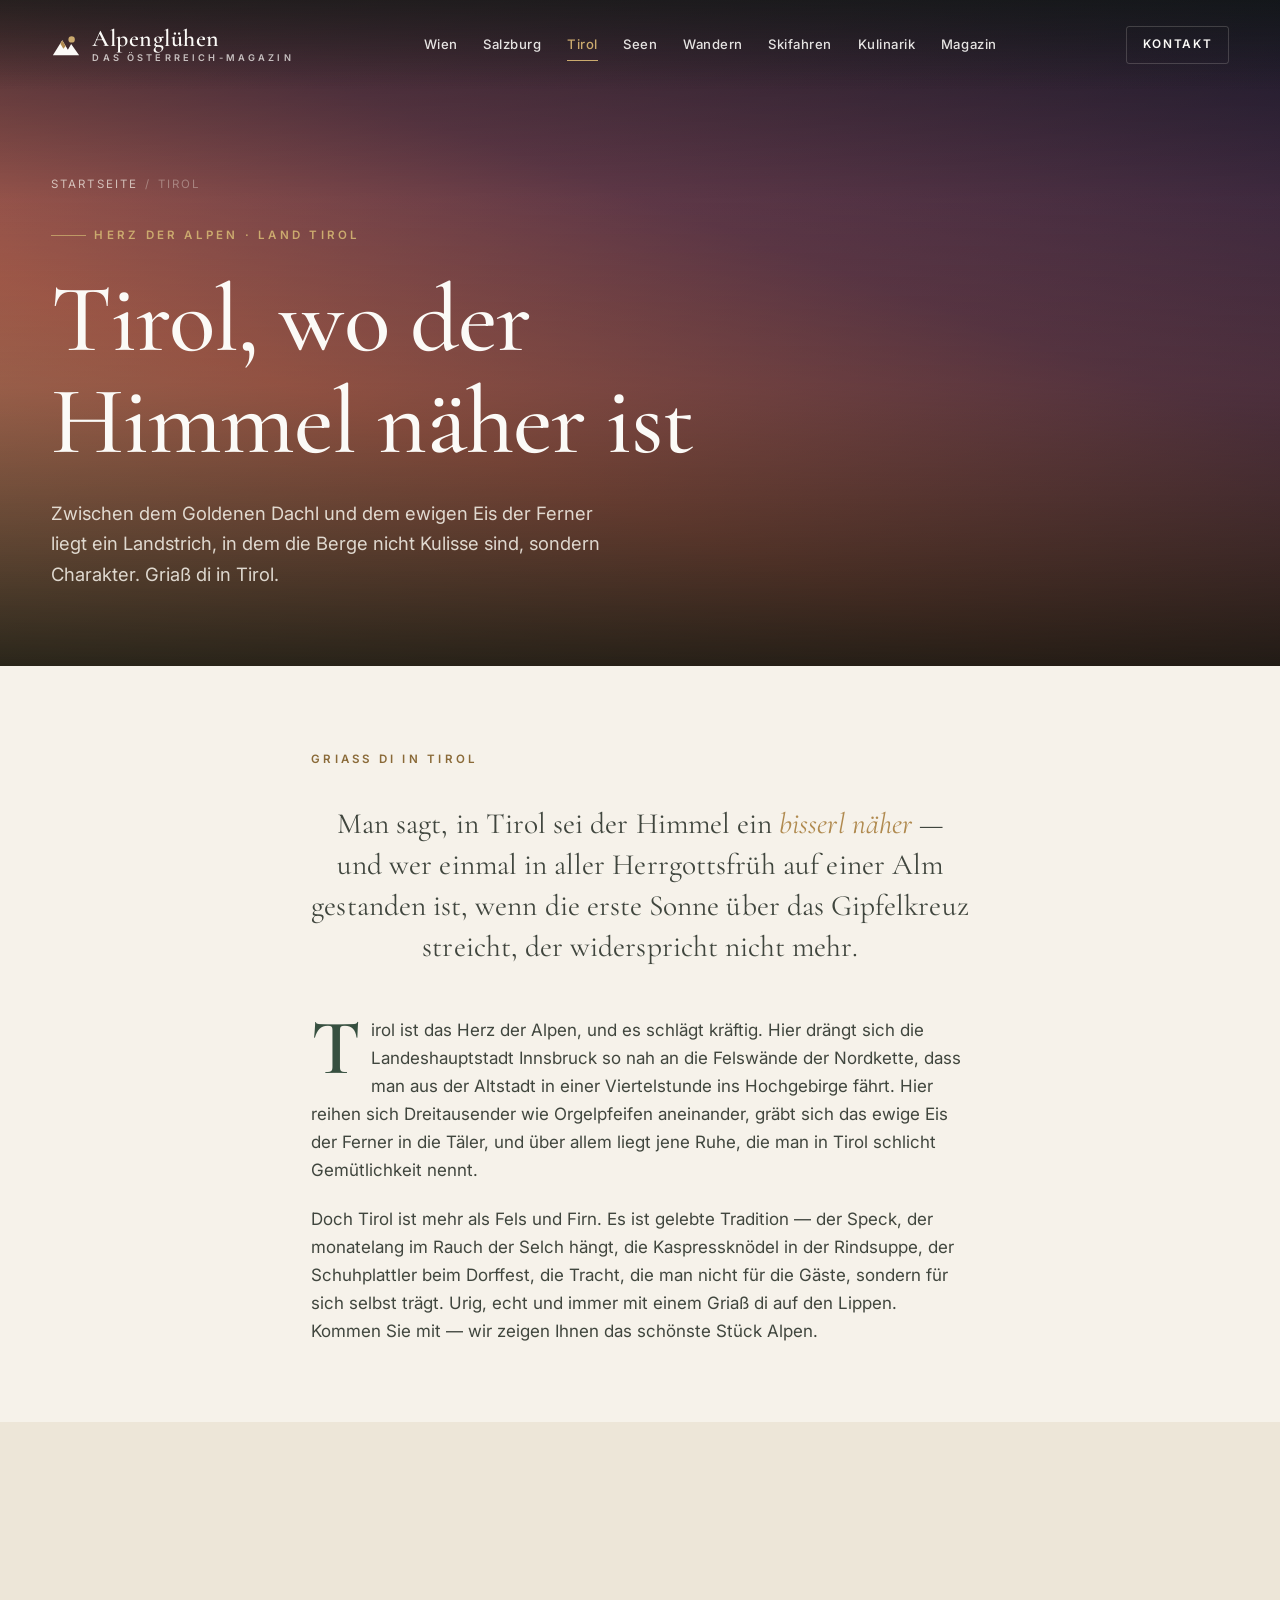
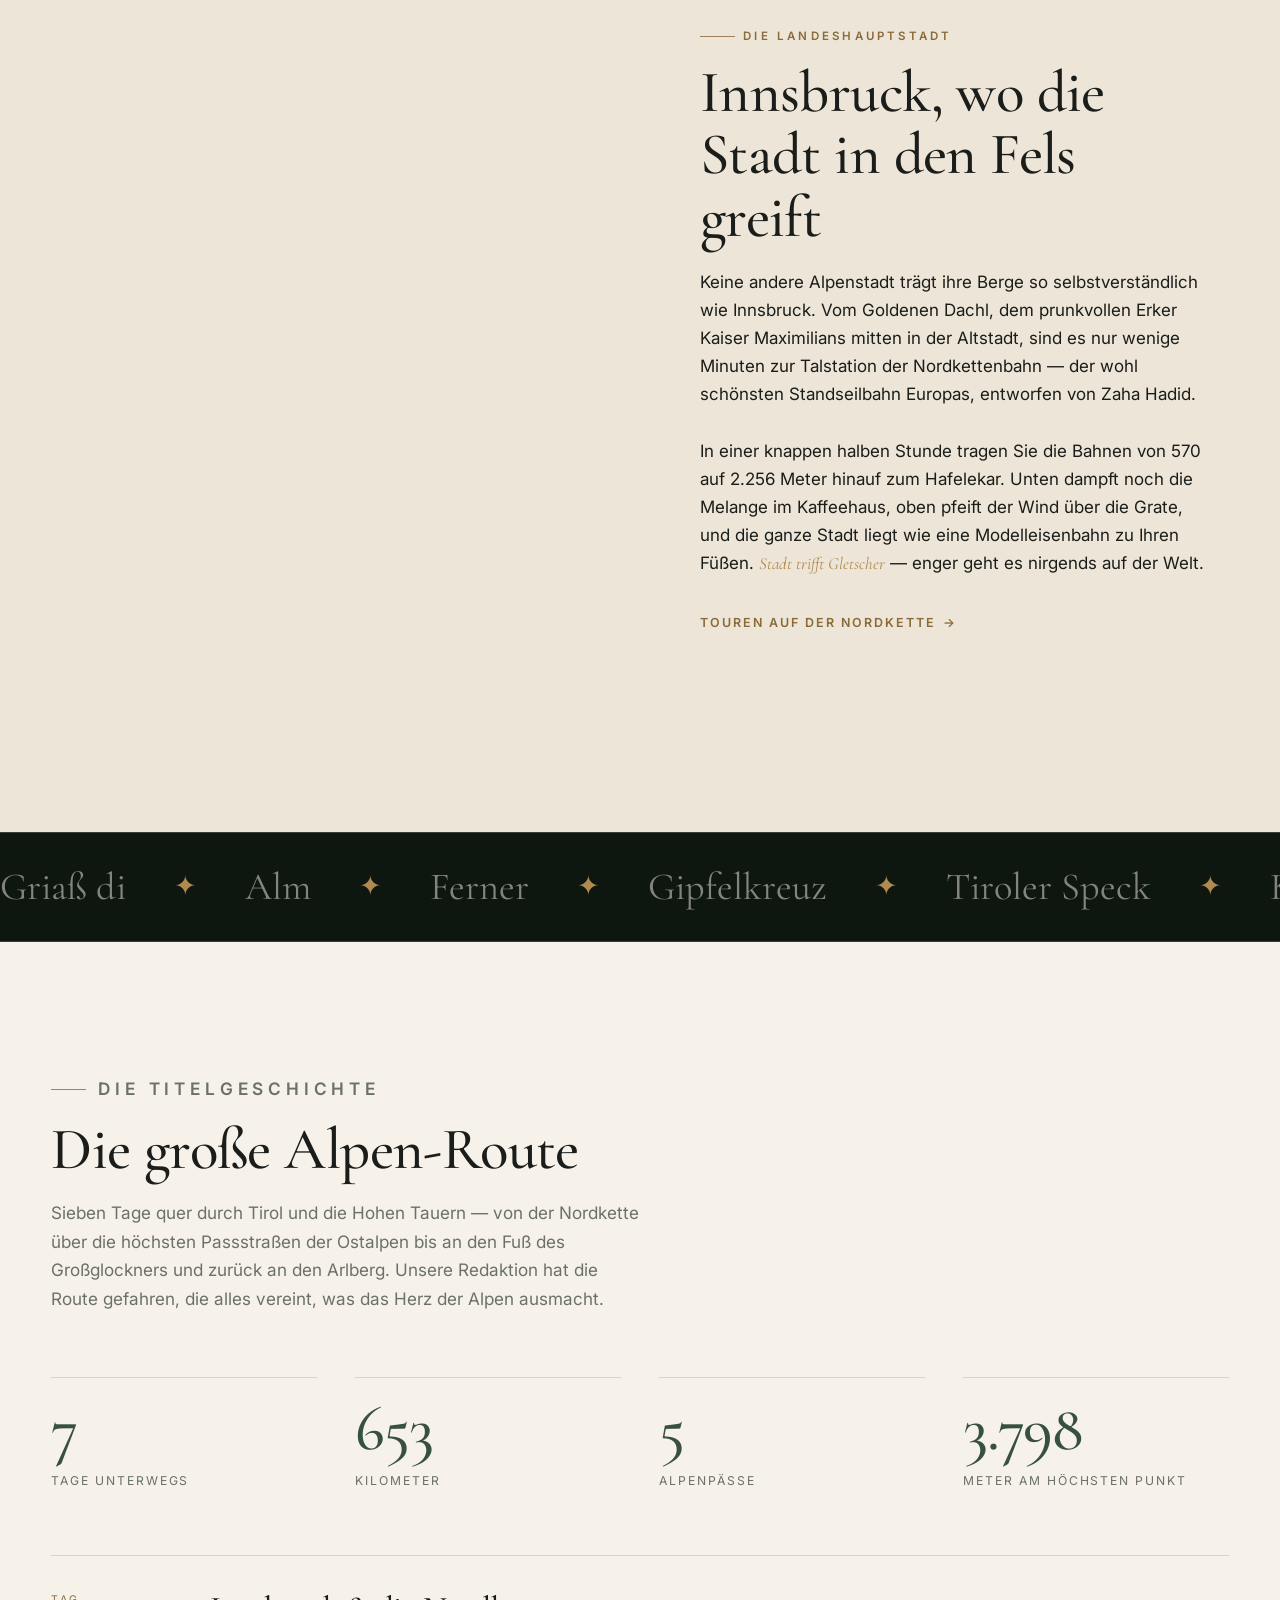
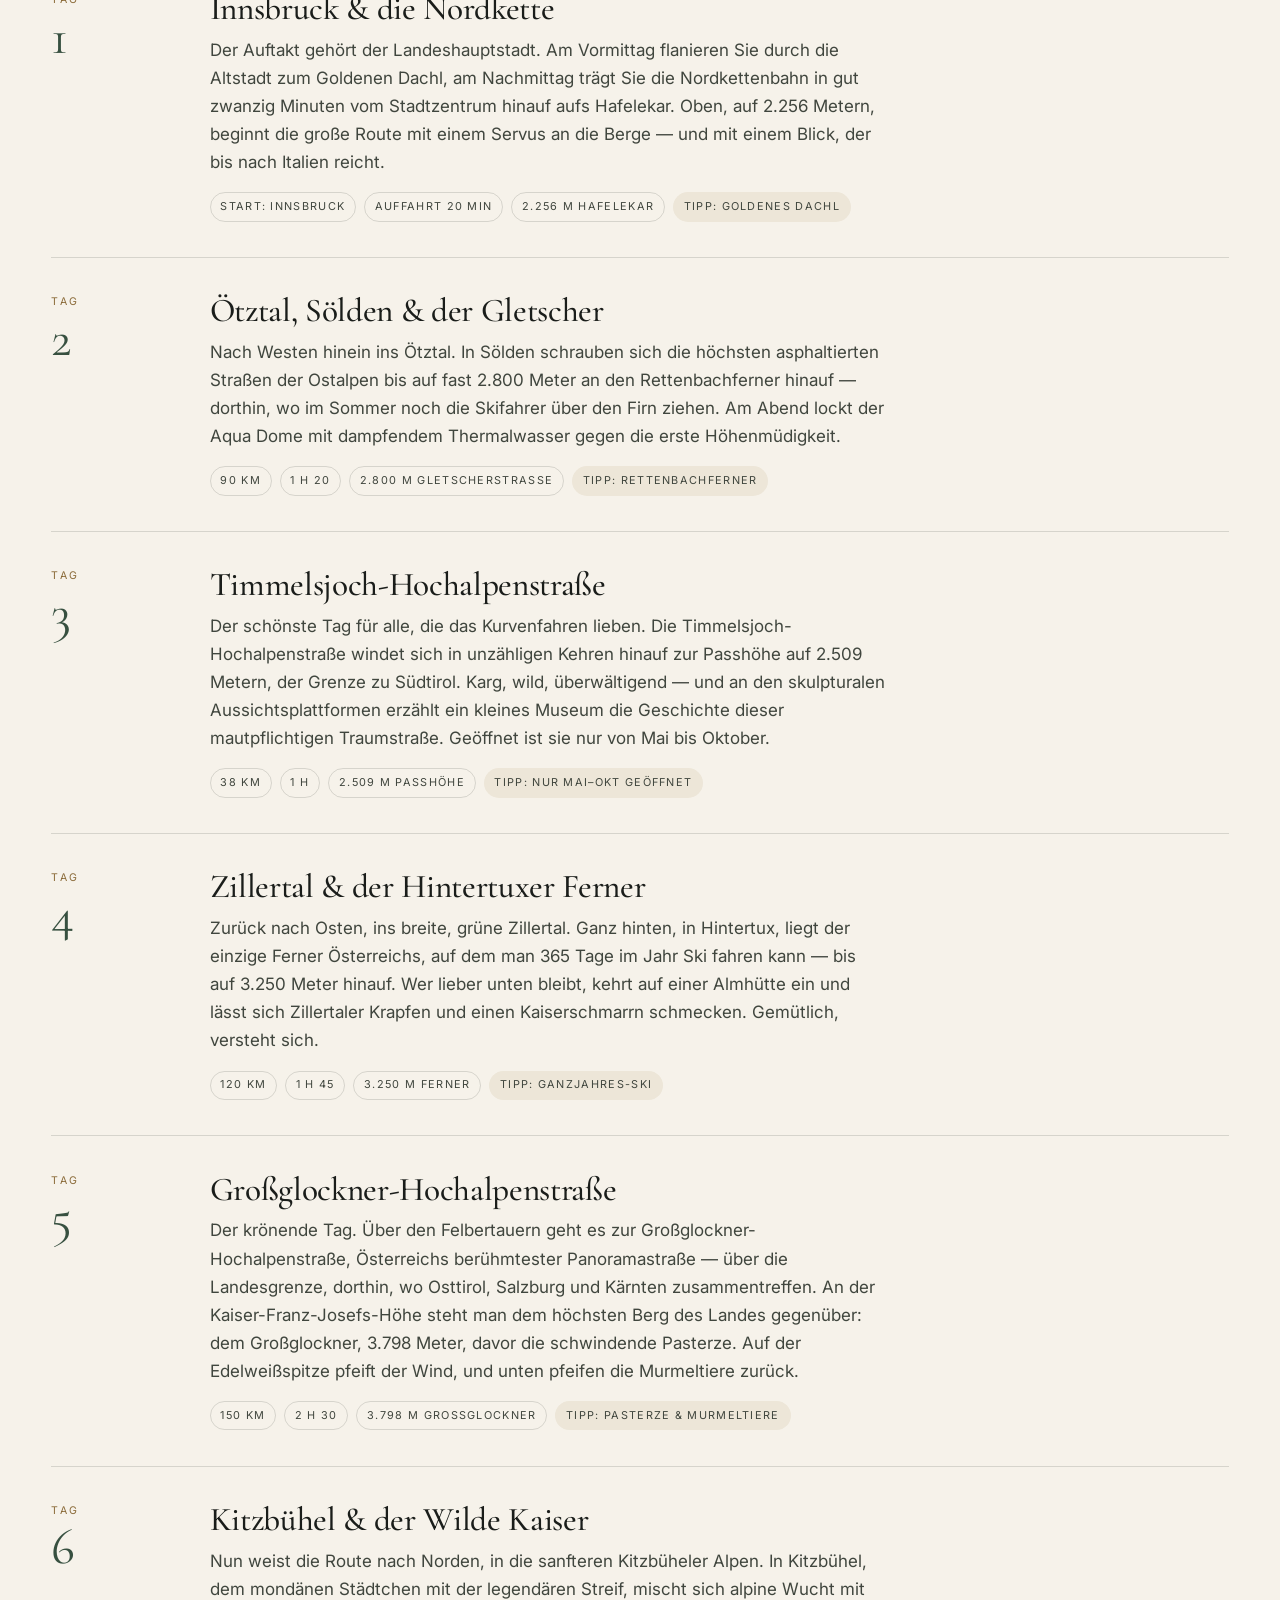
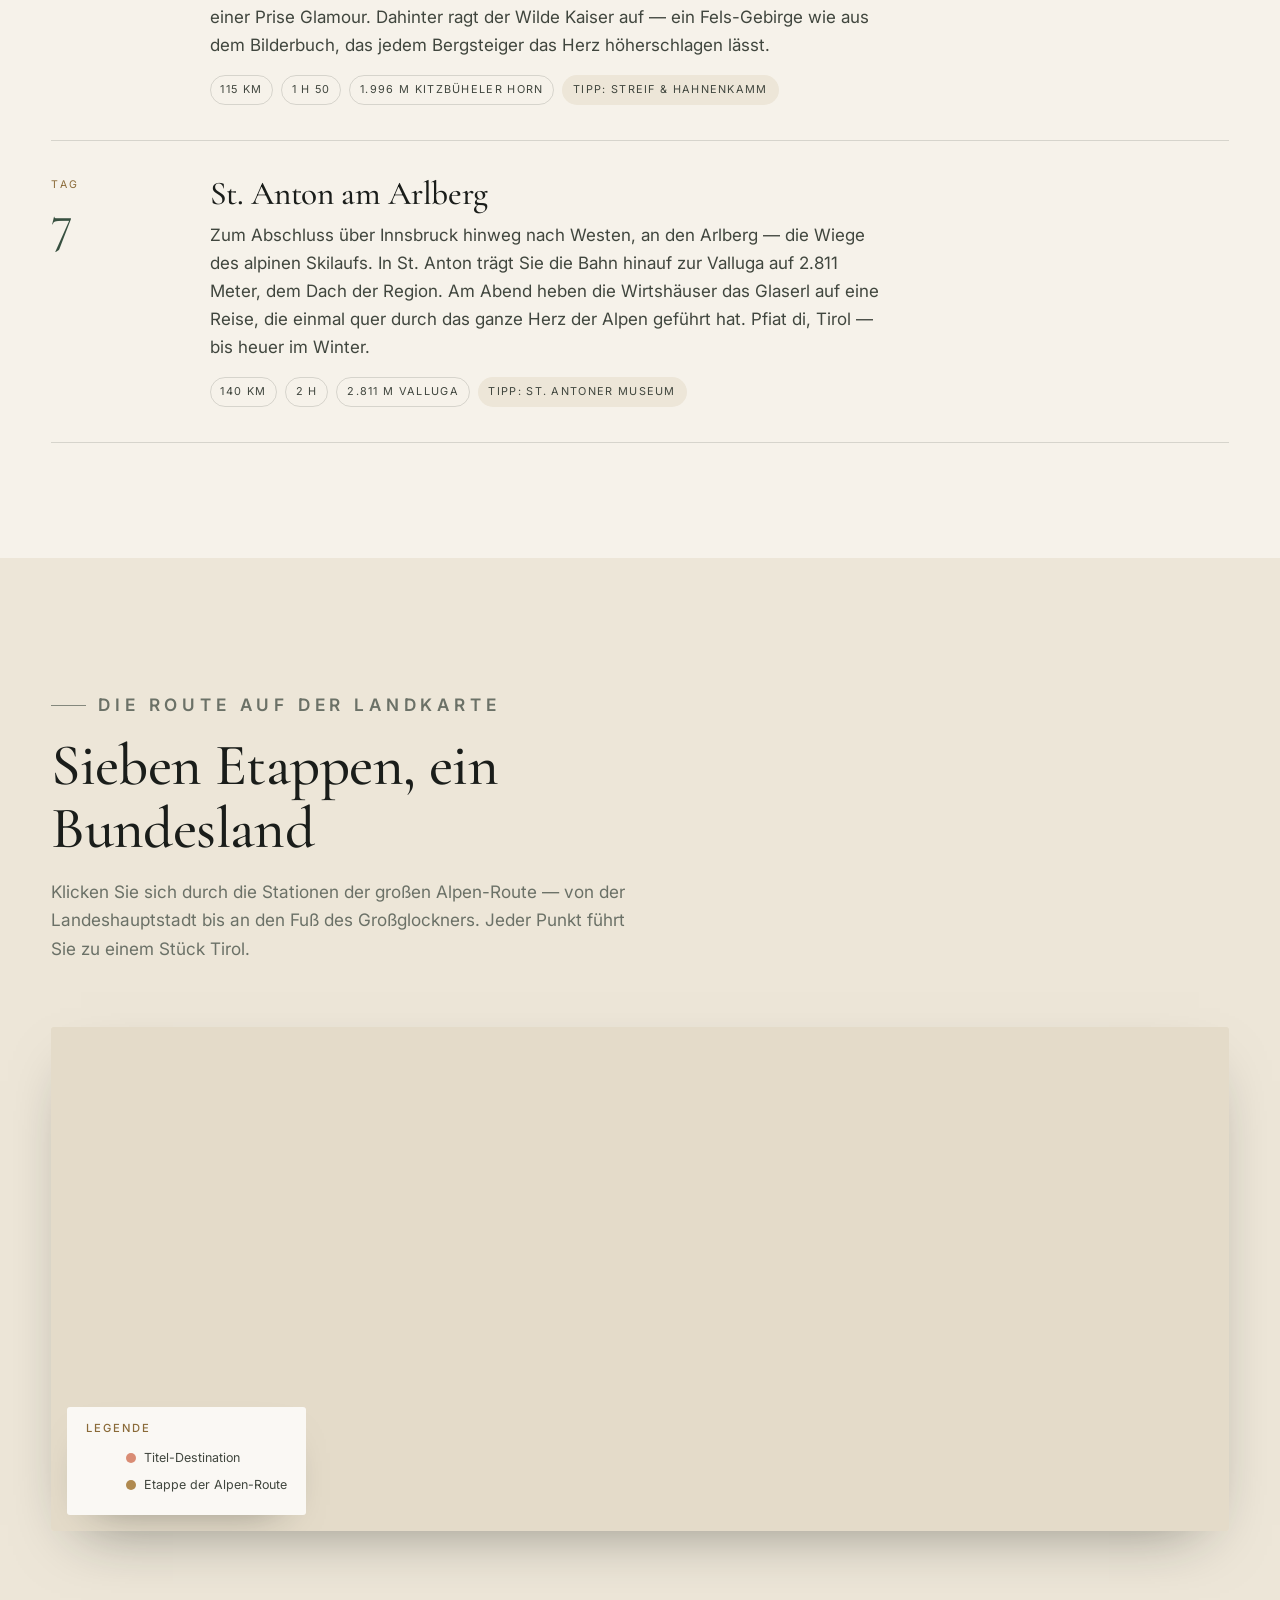
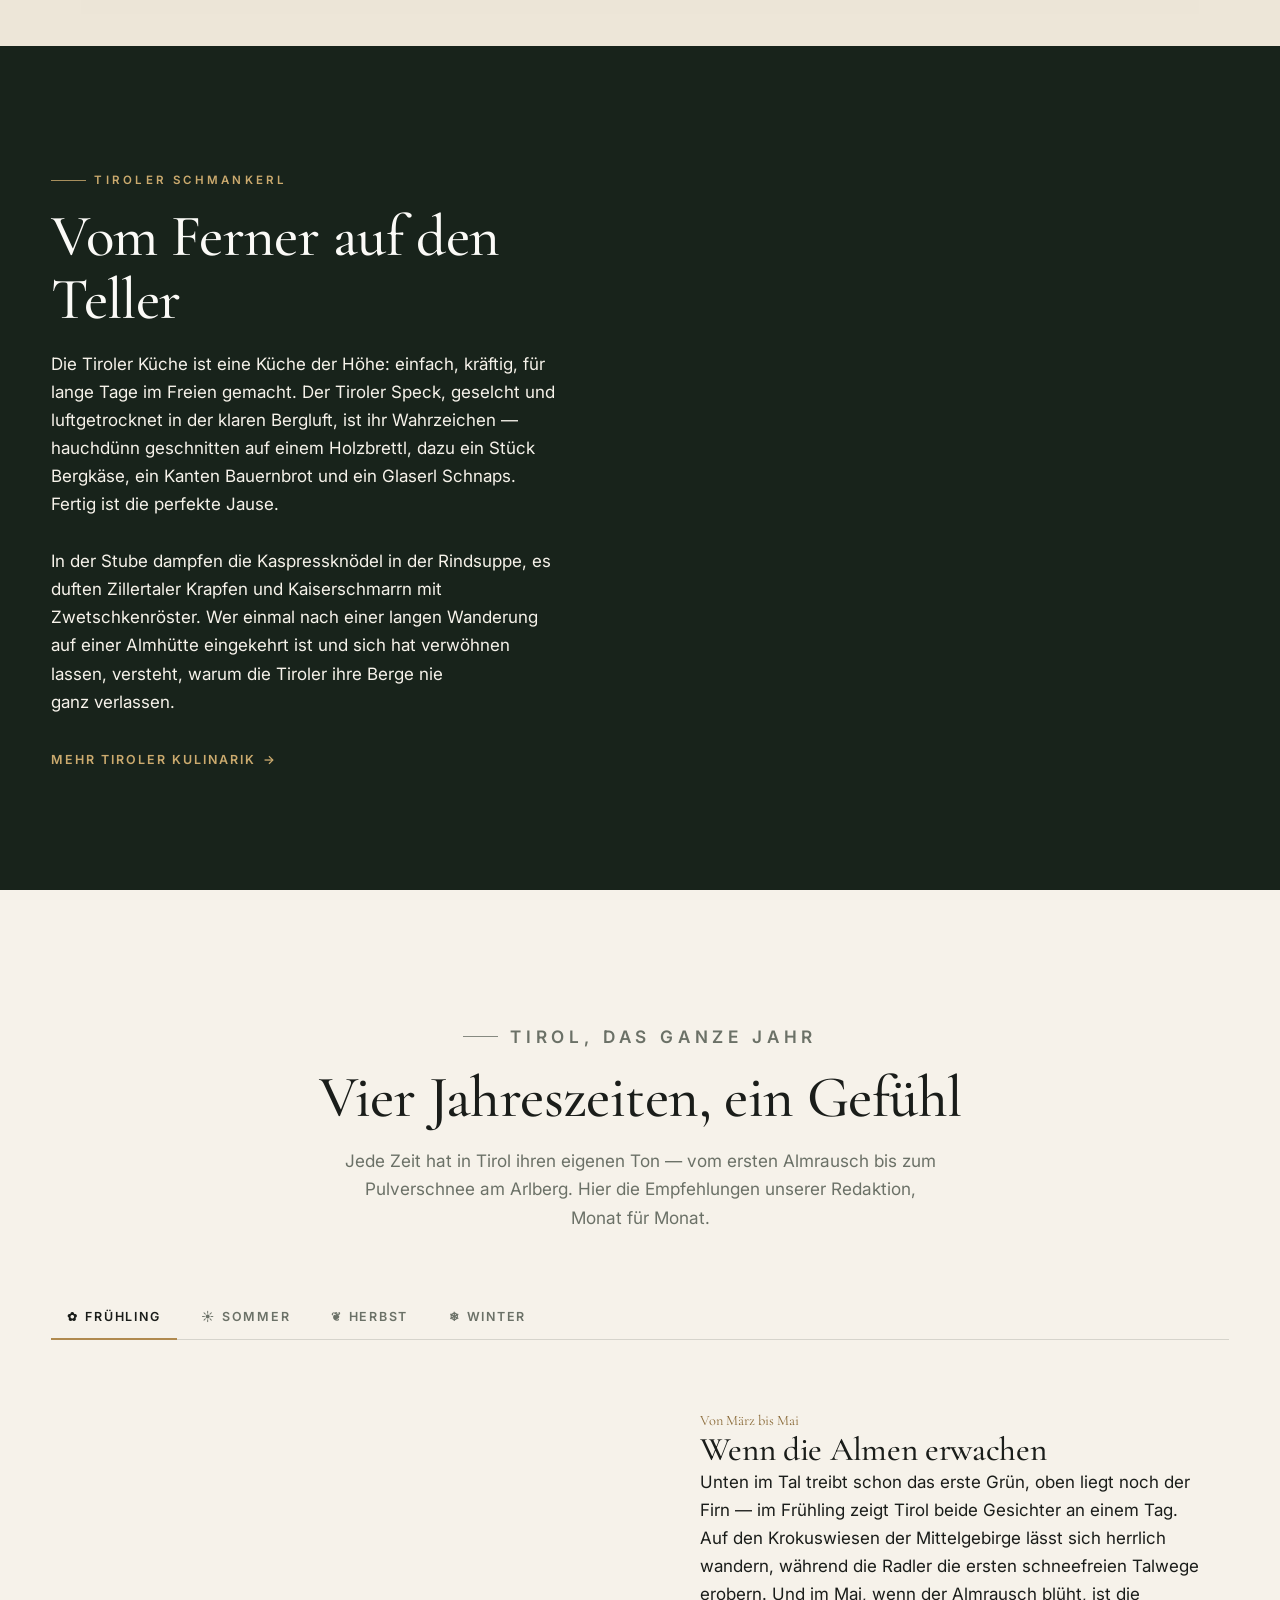
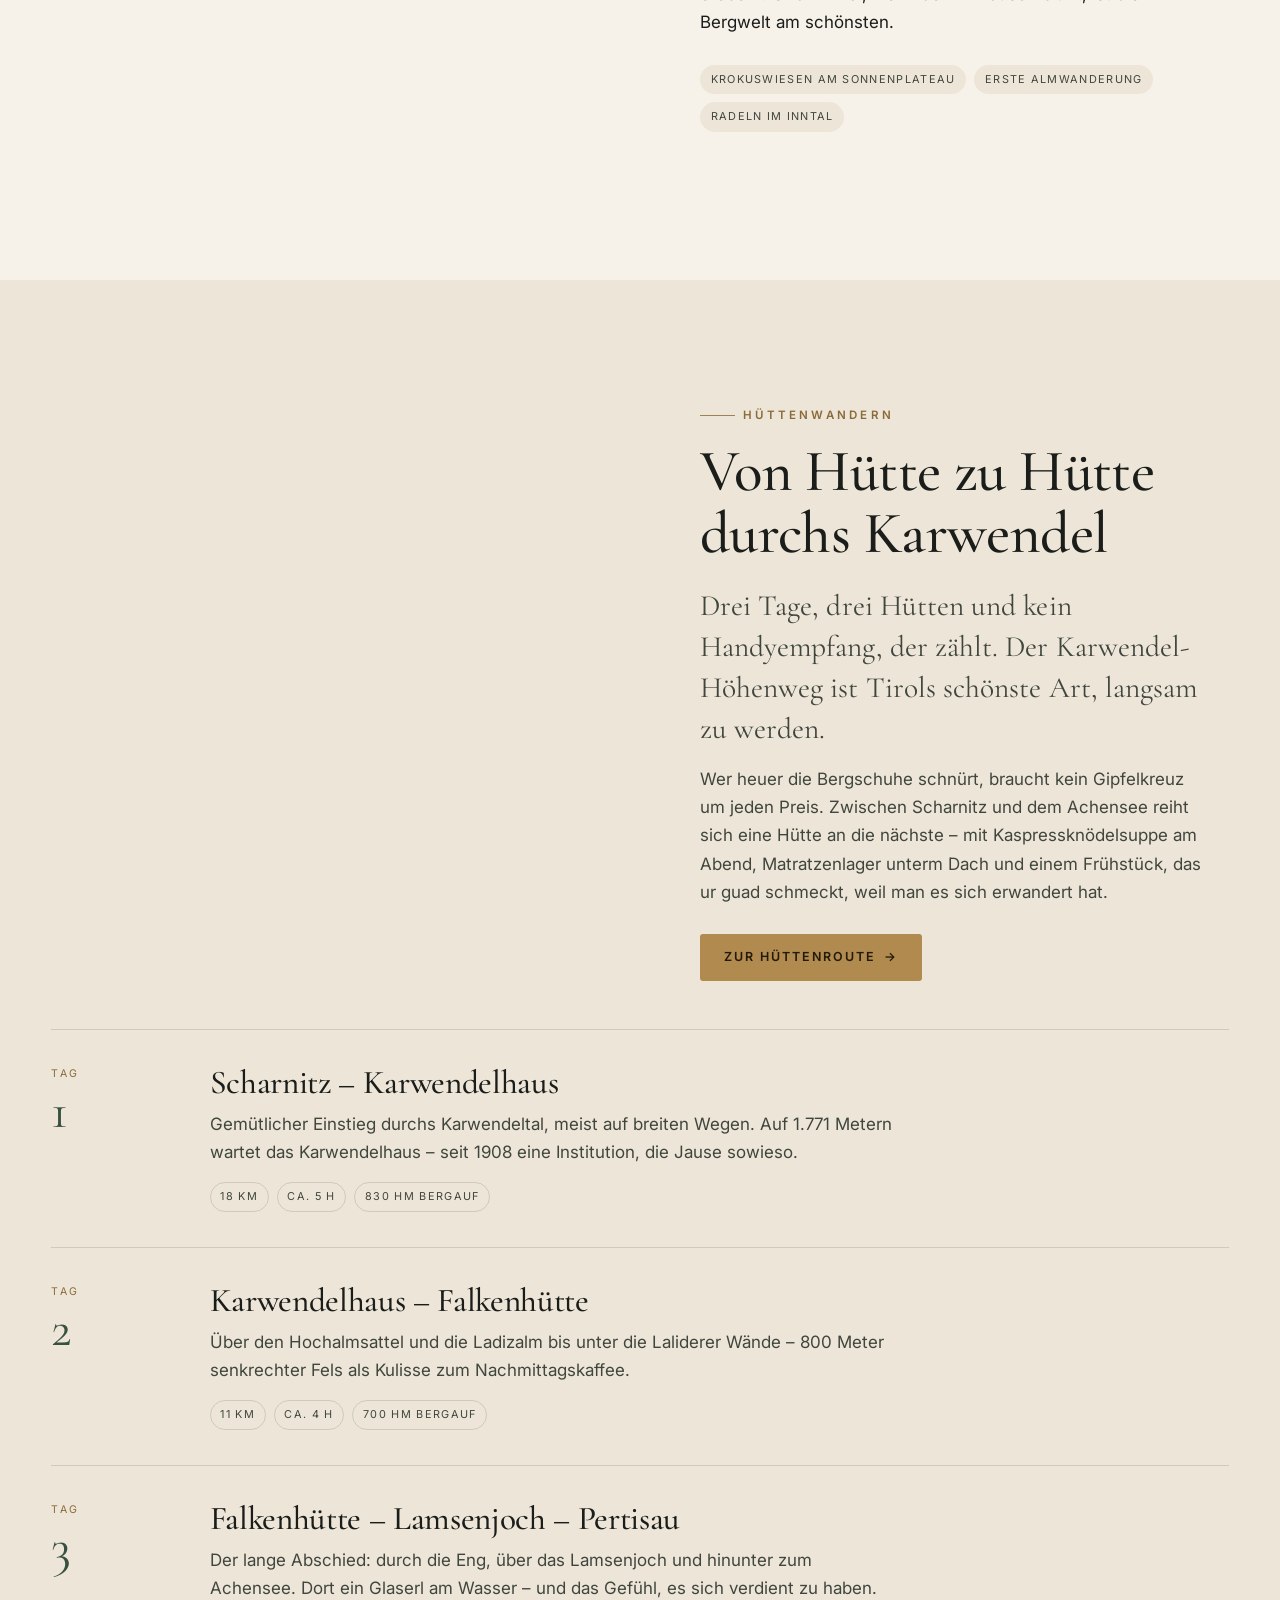
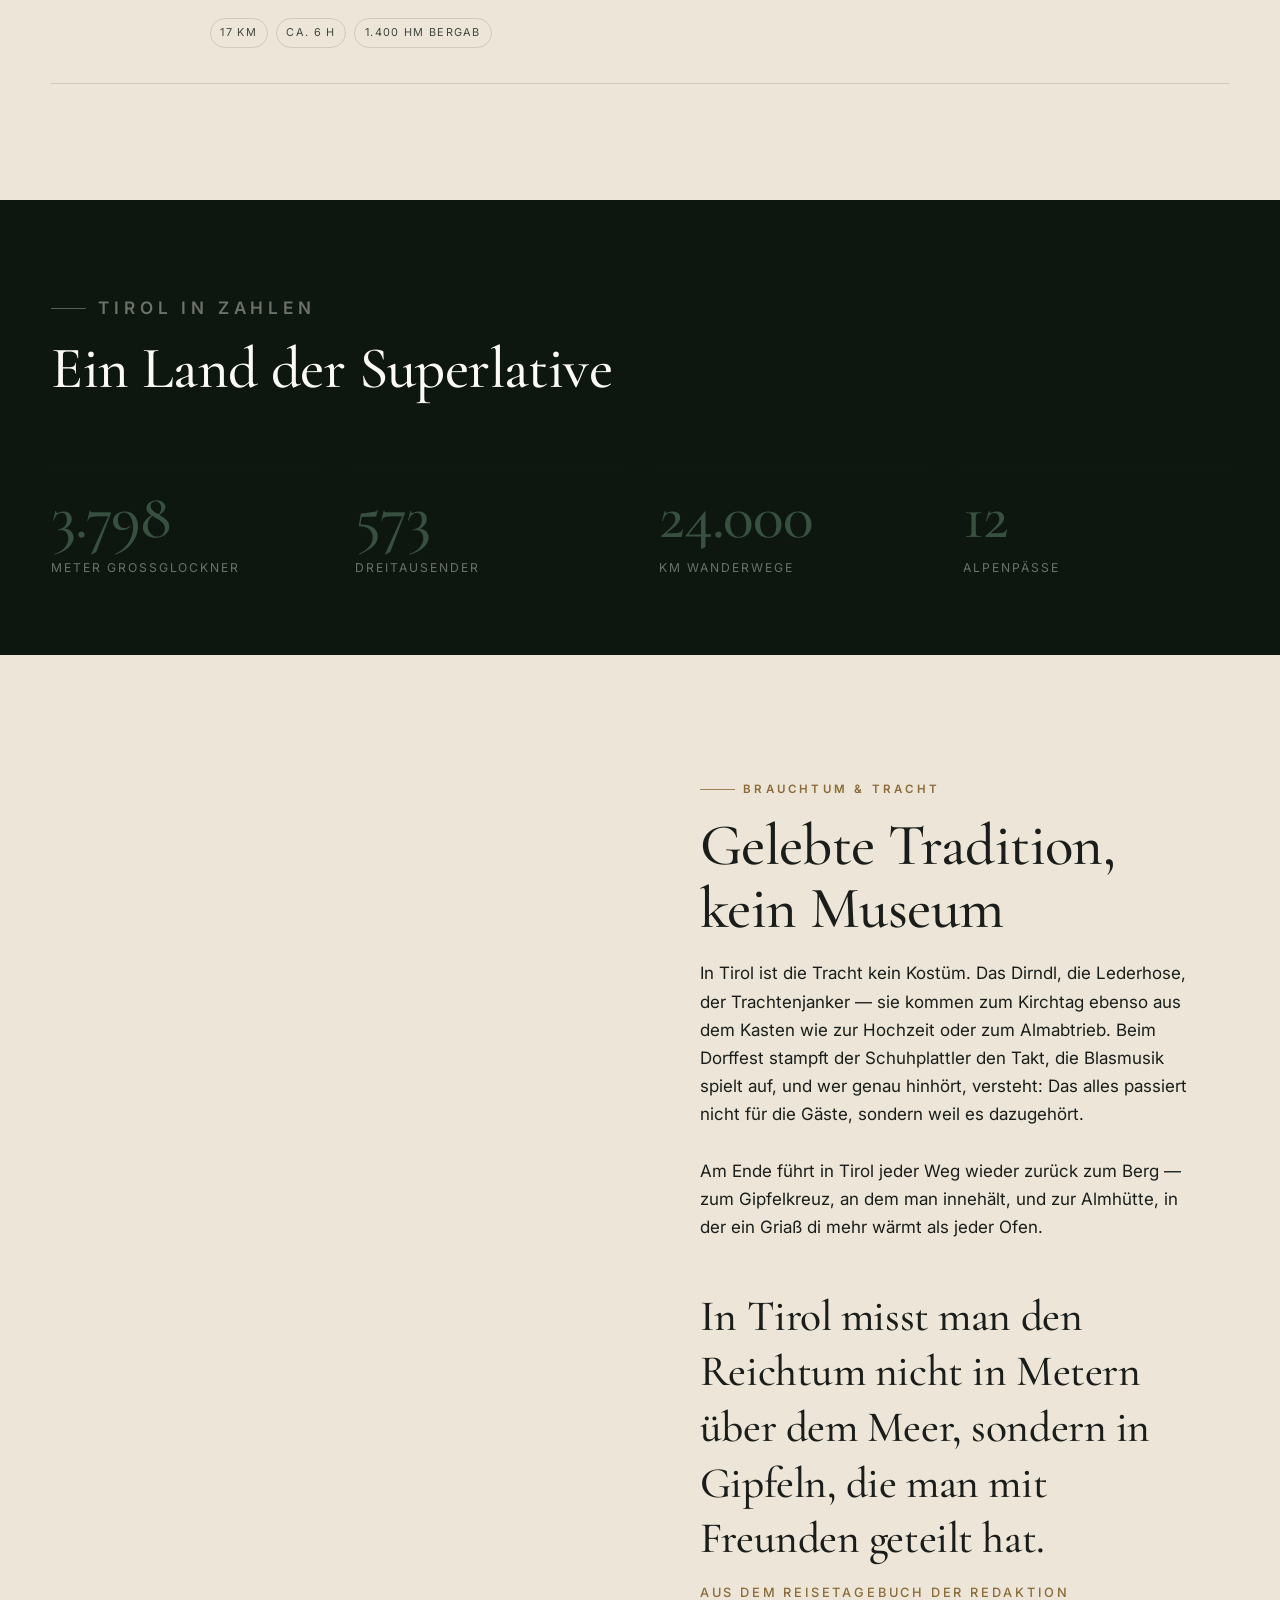
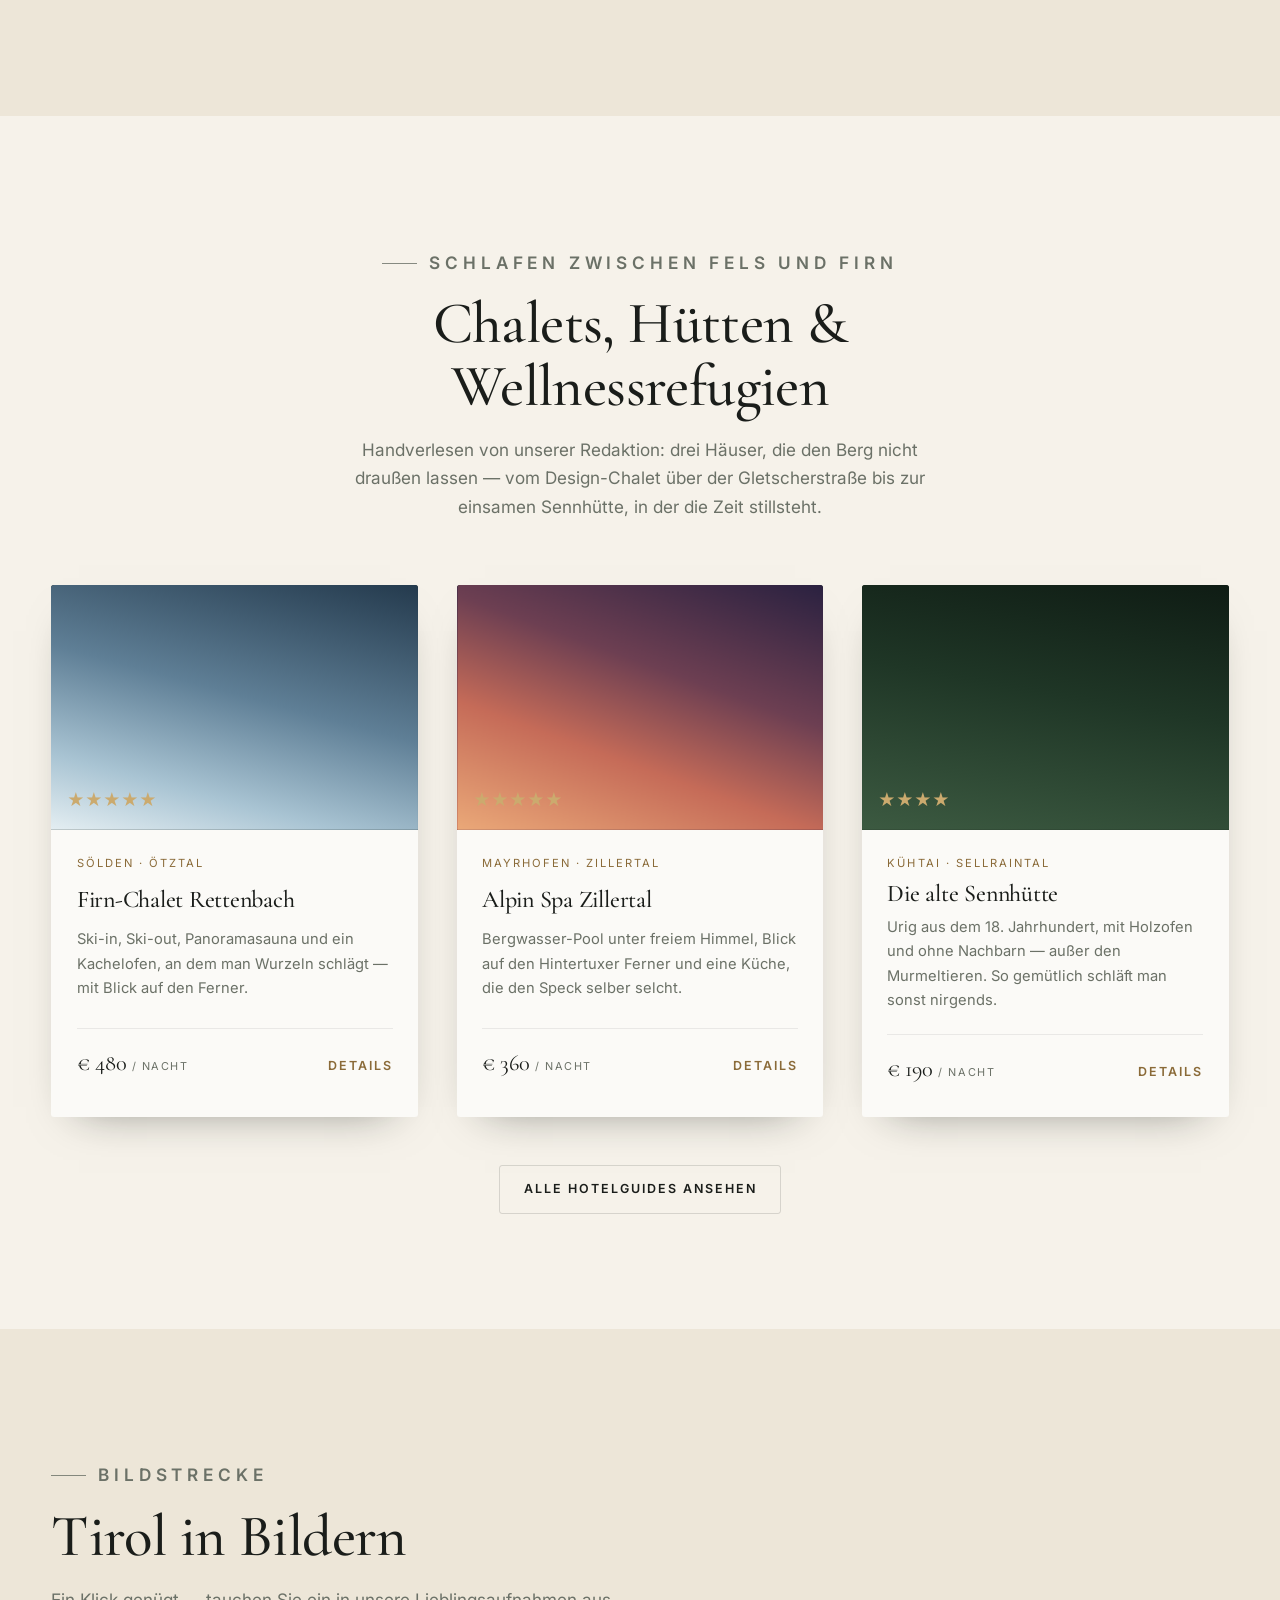
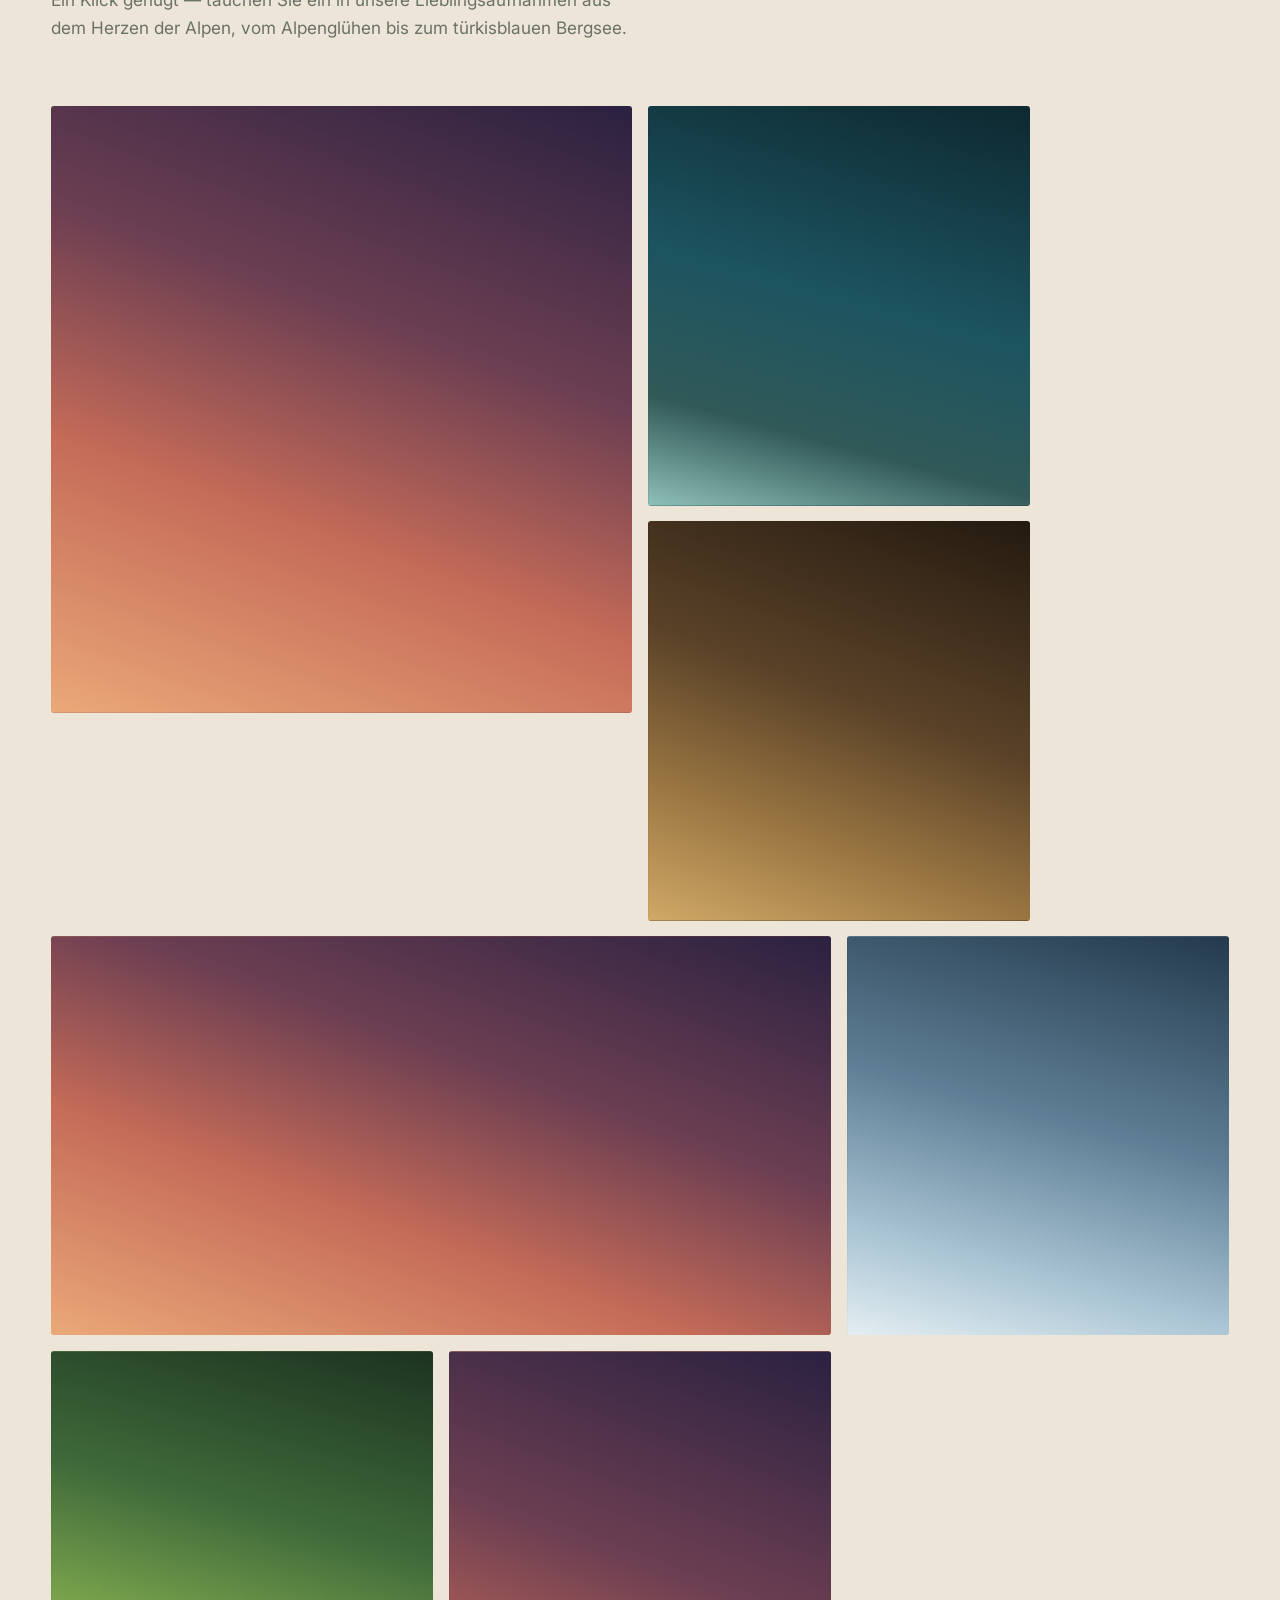
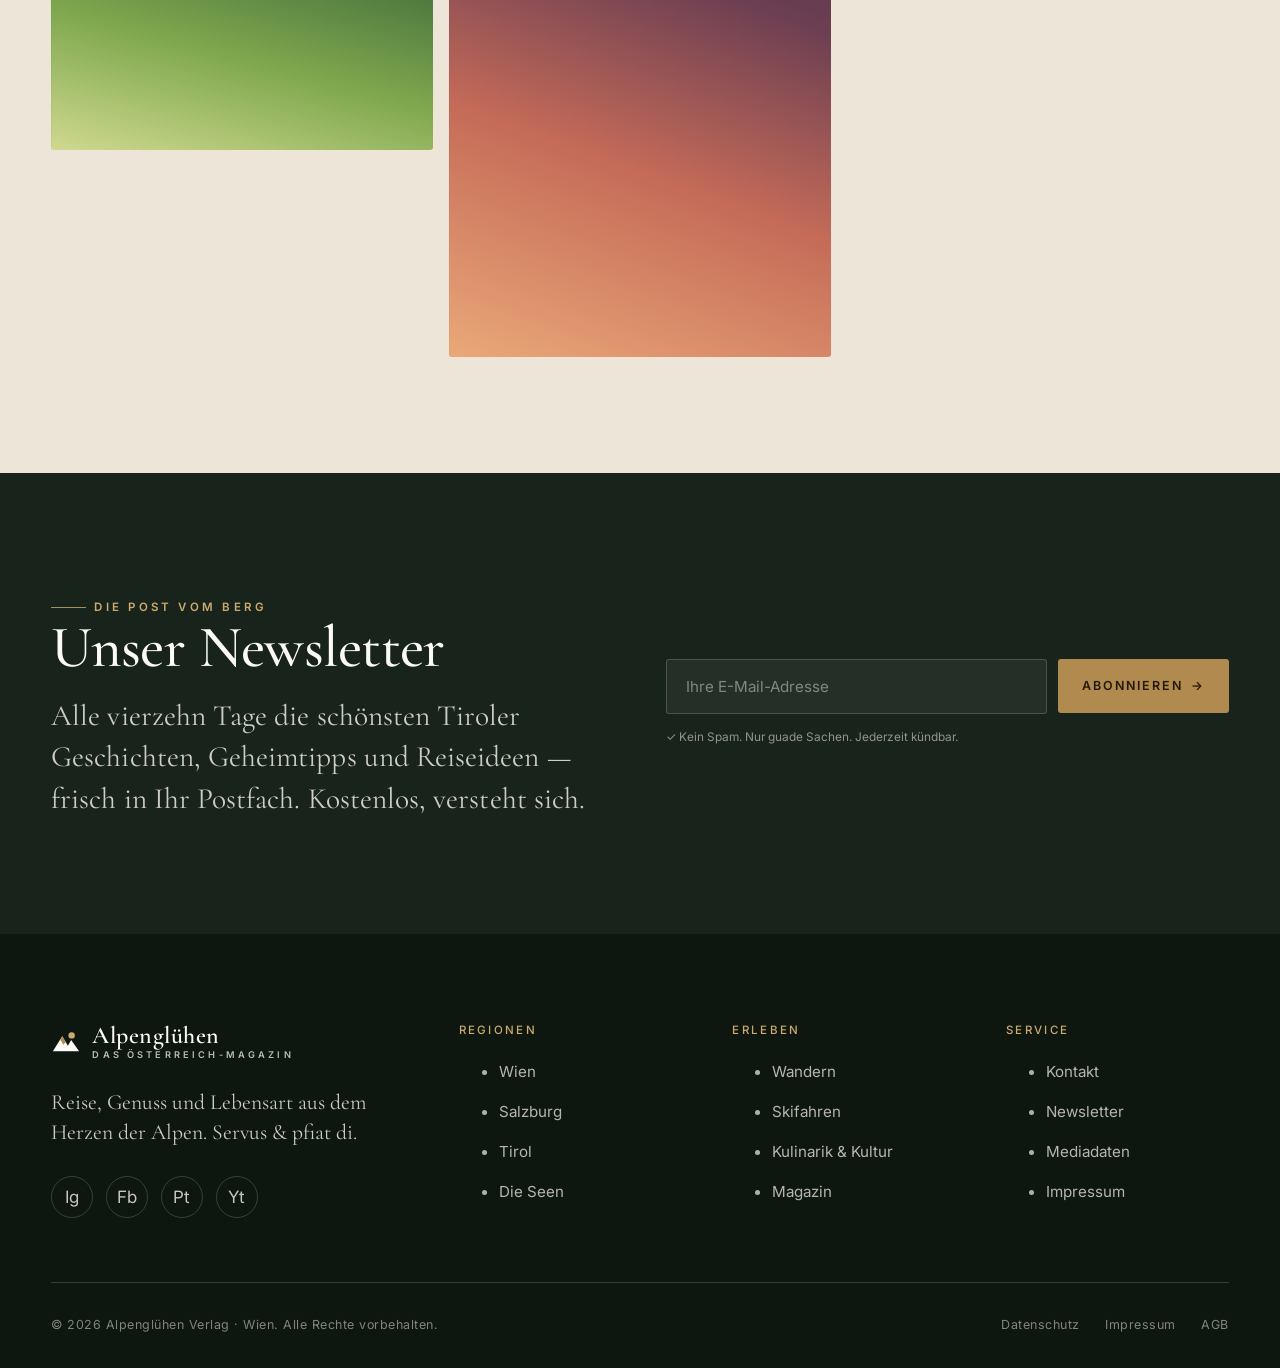
==== commit 9f4c9447: "Tirol: neue Sektion Hüttenwandern (Karwendel, drei Etappen) Claude-Session: https://claude.ai/code/s" ====
--- a/tirol.html
+++ b/tirol.html
@@ -437,6 +437,48 @@
   </div>
 </section>
 
+<!-- ============ HÜTTENWANDERN ============ -->
+<section class="section section--paper-2">
+  <div class="container container--wide">
+    <div class="feature feature--split reveal">
+      <div class="feature-media ratio-wide ph zoom reveal-img" data-theme="pine">
+        <img class="ph-img" src="https://images.unsplash.com/photo-1470071459604-3b5ec3a7fe05?auto=format&fit=crop&w=1100&q=80" alt="Almhütte im Karwendel bei Abendlicht">
+        <span class="badge badge--brass feature-tag">Karwendel</span>
+      </div>
+      <div class="feature-body">
+        <p class="eyebrow">Hüttenwandern</p>
+        <h2>Von Hütte zu Hütte durchs Karwendel</h2>
+        <p class="lead">Drei Tage, drei Hütten und kein Handyempfang, der zählt. Der Karwendel-Höhenweg ist Tirols schönste Art, langsam zu werden.</p>
+        <div class="prose mt-1">
+          <p>Wer heuer die Bergschuhe schnürt, braucht kein Gipfelkreuz um jeden Preis. Zwischen Scharnitz und dem Achensee reiht sich eine Hütte an die nächste – mit Kaspressknödelsuppe am Abend, Matratzenlager unterm Dach und einem Frühstück, das ur guad schmeckt, weil man es sich erwandert hat.</p>
+        </div>
+        <a class="btn btn--primary" href="wandern.html">Zur Hüttenroute <span class="arw">→</span></a>
+      </div>
+    </div>
+
+    <div class="timeline mt-3">
+      <div class="timeline-item reveal d1">
+        <div class="day-num"><span class="lbl">Tag</span><span class="n">1</span></div>
+        <div class="timeline-body"><h3>Scharnitz – Karwendelhaus</h3>
+          <p>Gemütlicher Einstieg durchs Karwendeltal, meist auf breiten Wegen. Auf 1.771 Metern wartet das Karwendelhaus – seit 1908 eine Institution, die Jause sowieso.</p>
+          <div class="timeline-tags"><span class="chip">18 km</span><span class="chip">ca. 5 h</span><span class="chip">830 hm bergauf</span></div></div>
+      </div>
+      <div class="timeline-item reveal d2">
+        <div class="day-num"><span class="lbl">Tag</span><span class="n">2</span></div>
+        <div class="timeline-body"><h3>Karwendelhaus – Falkenhütte</h3>
+          <p>Über den Hochalmsattel und die Ladizalm bis unter die Laliderer Wände – 800 Meter senkrechter Fels als Kulisse zum Nachmittagskaffee.</p>
+          <div class="timeline-tags"><span class="chip">11 km</span><span class="chip">ca. 4 h</span><span class="chip">700 hm bergauf</span></div></div>
+      </div>
+      <div class="timeline-item reveal d3">
+        <div class="day-num"><span class="lbl">Tag</span><span class="n">3</span></div>
+        <div class="timeline-body"><h3>Falkenhütte – Lamsenjoch – Pertisau</h3>
+          <p>Der lange Abschied: durch die Eng, über das Lamsenjoch und hinunter zum Achensee. Dort ein Glaserl am Wasser – und das Gefühl, es sich verdient zu haben.</p>
+          <div class="timeline-tags"><span class="chip">17 km</span><span class="chip">ca. 6 h</span><span class="chip">1.400 hm bergab</span></div></div>
+      </div>
+    </div>
+  </div>
+</section>
+
 <!-- ============ STATS BAND ============ -->
 <section class="section section--ink section--tight">
   <div class="container container--wide">
